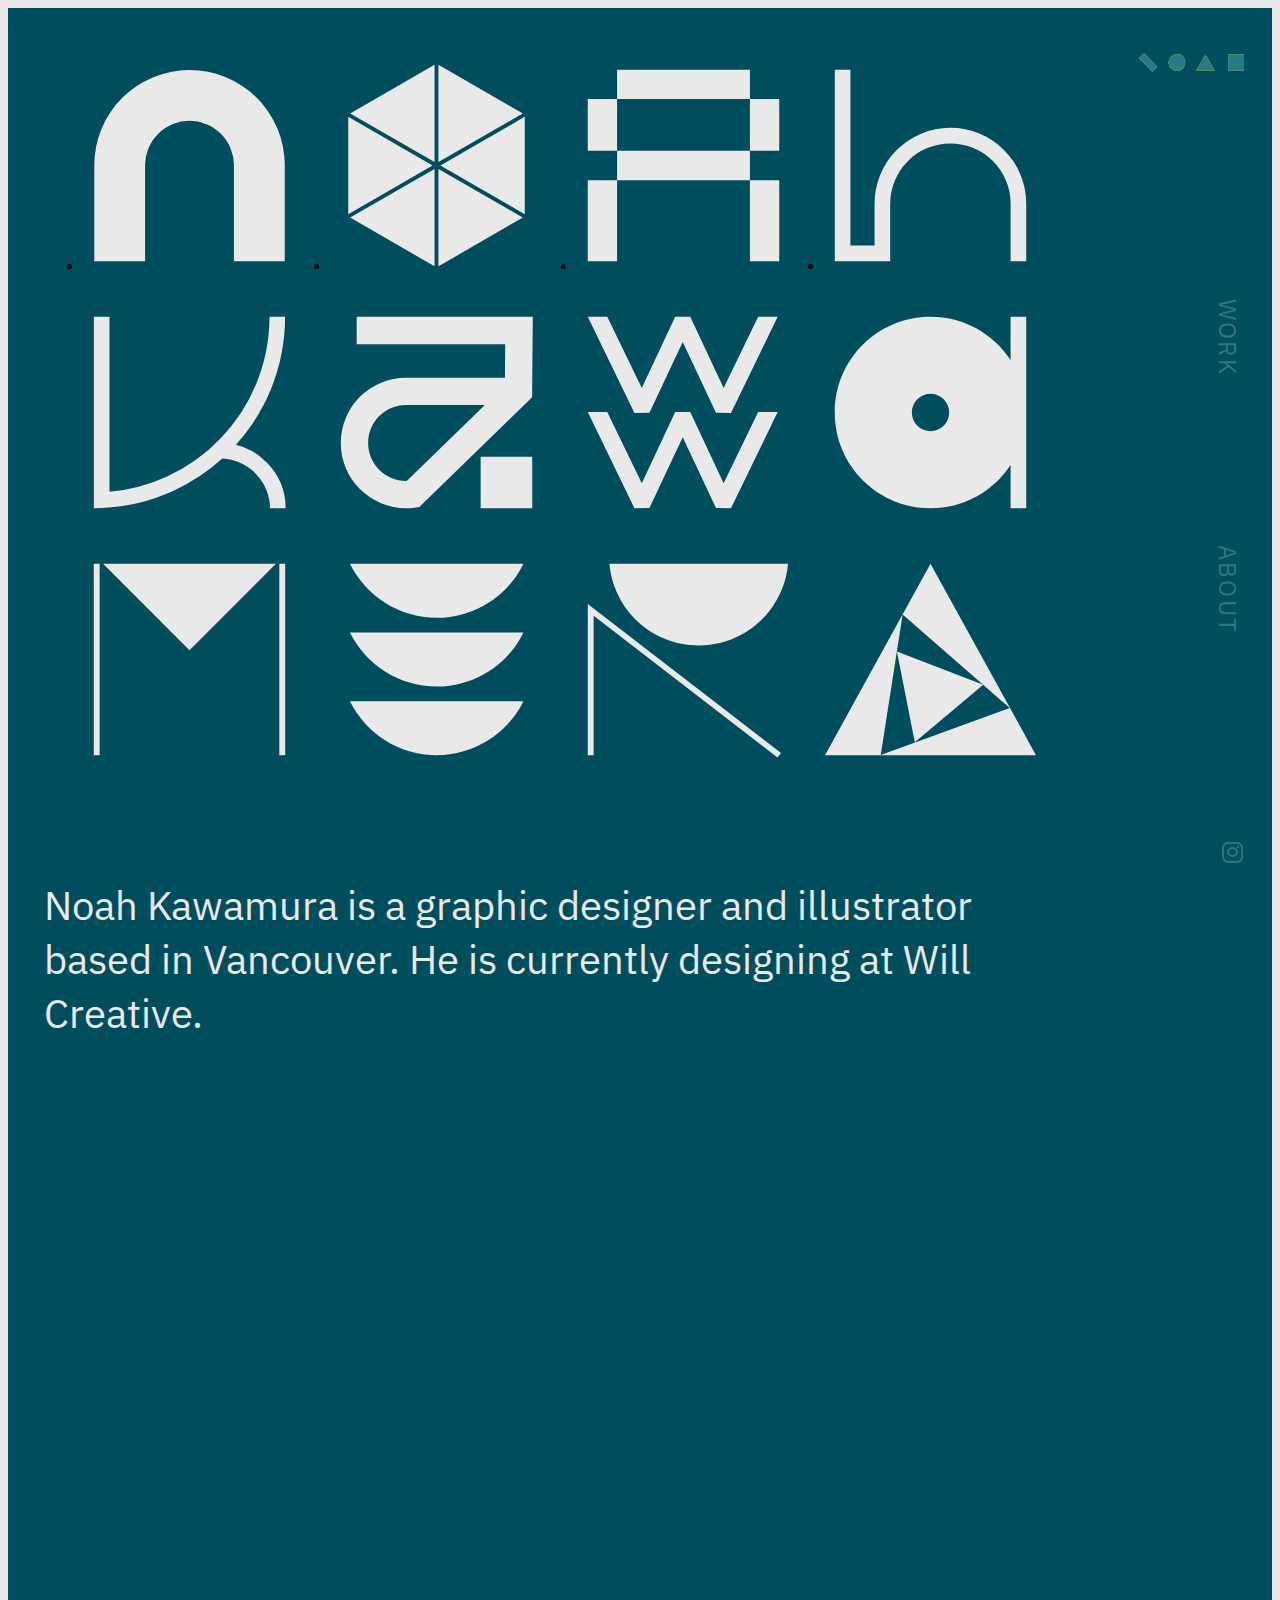
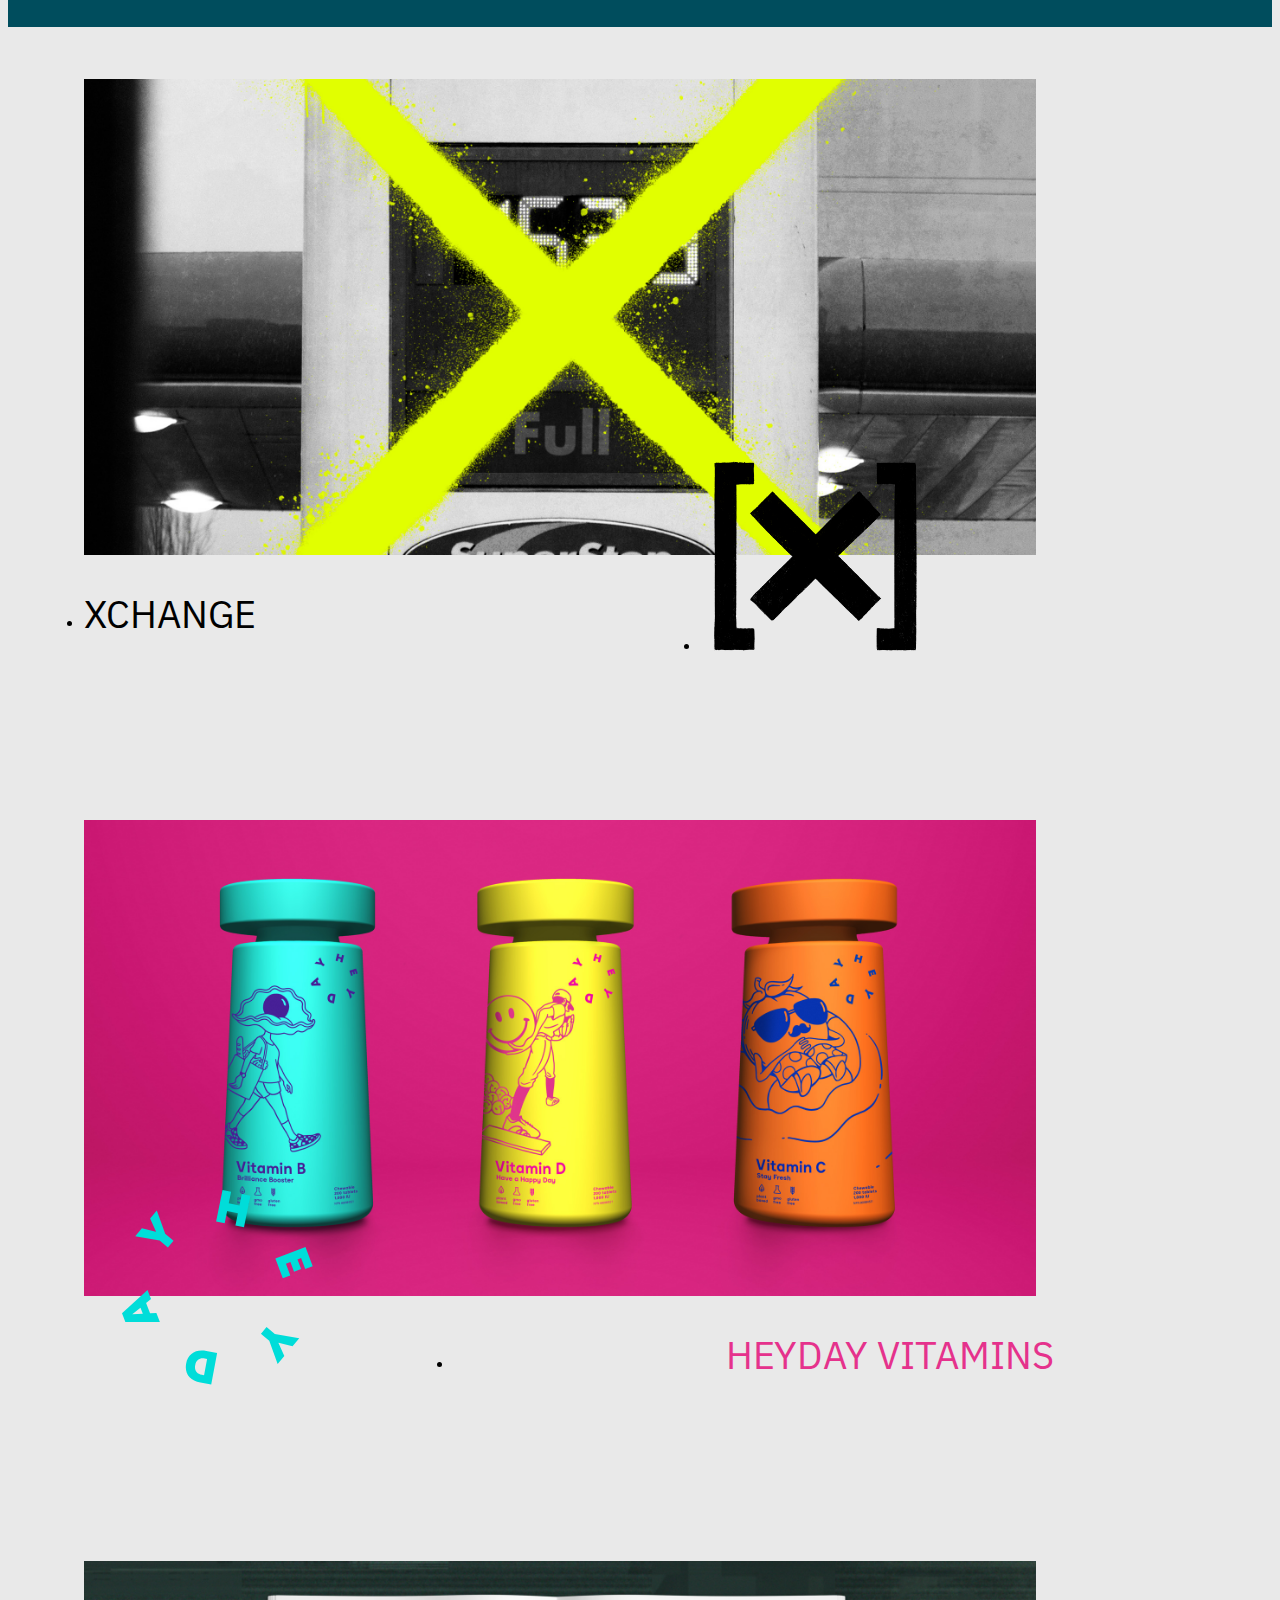
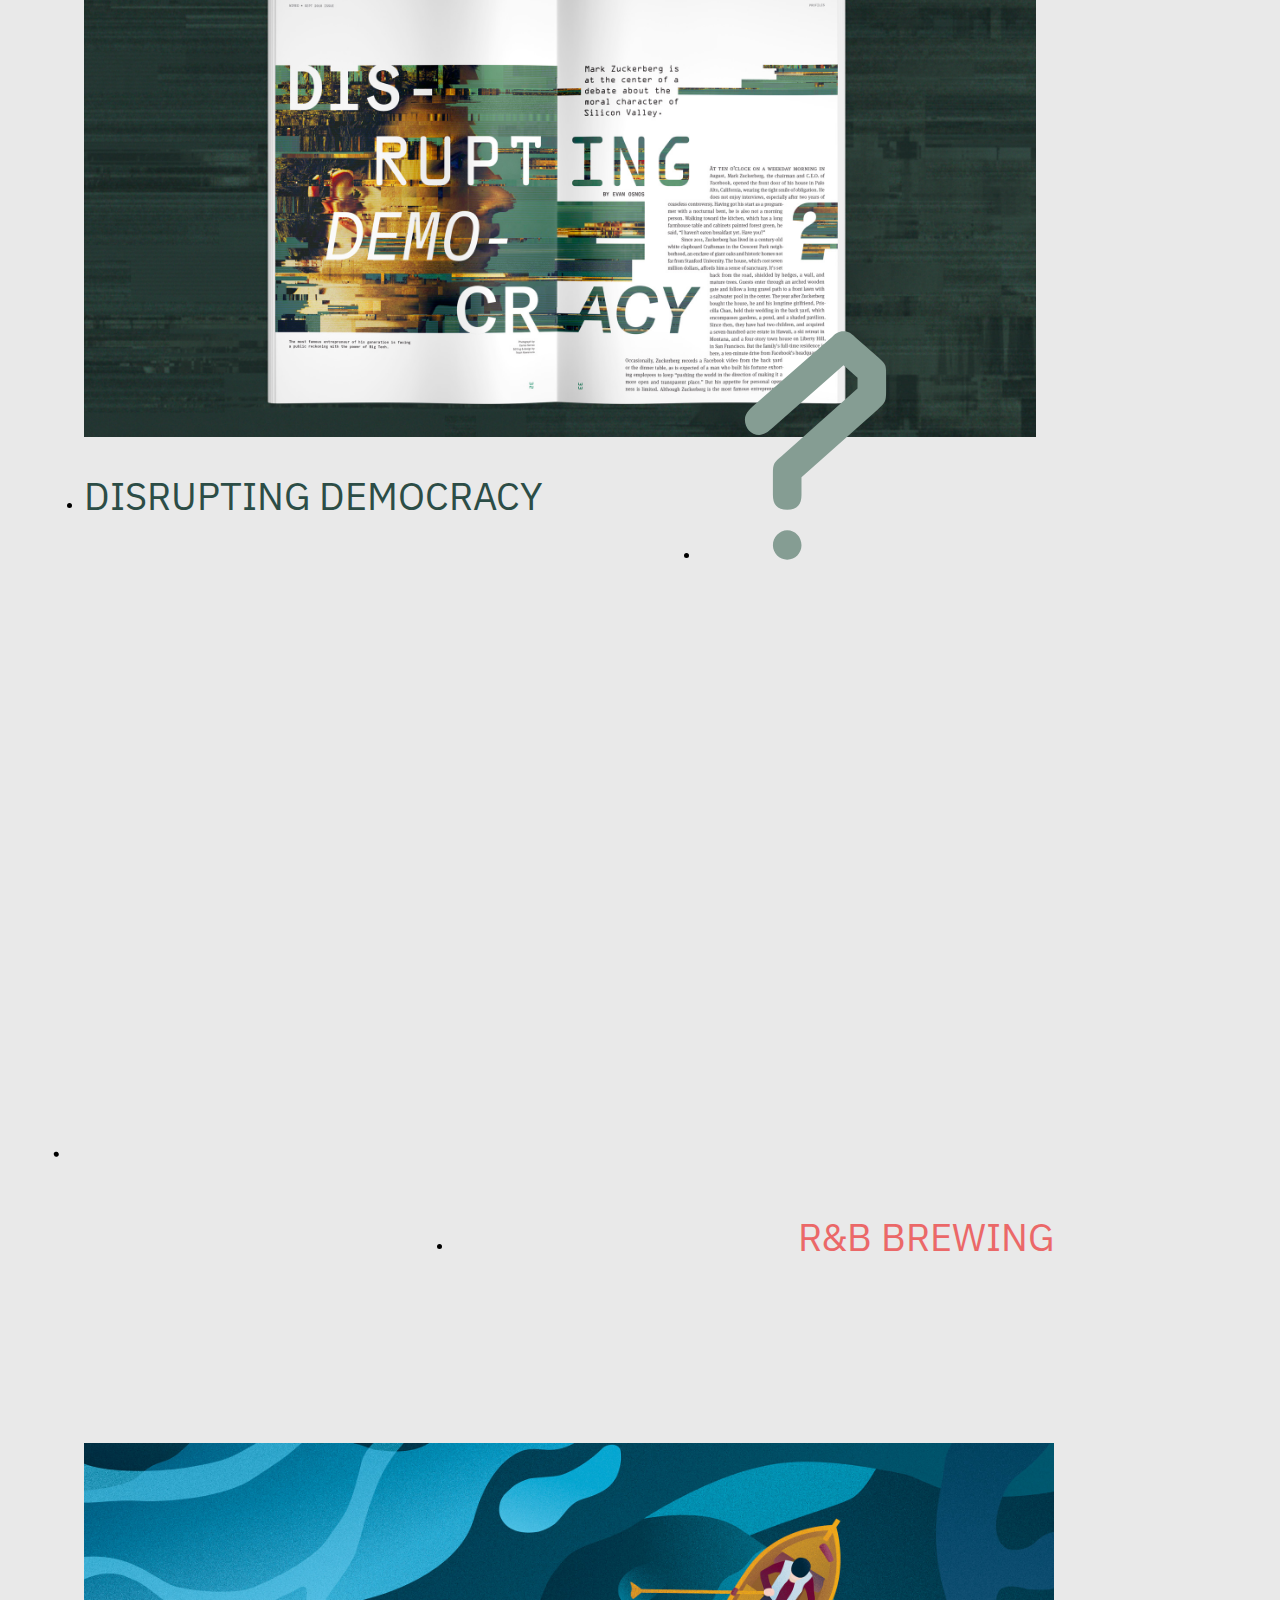
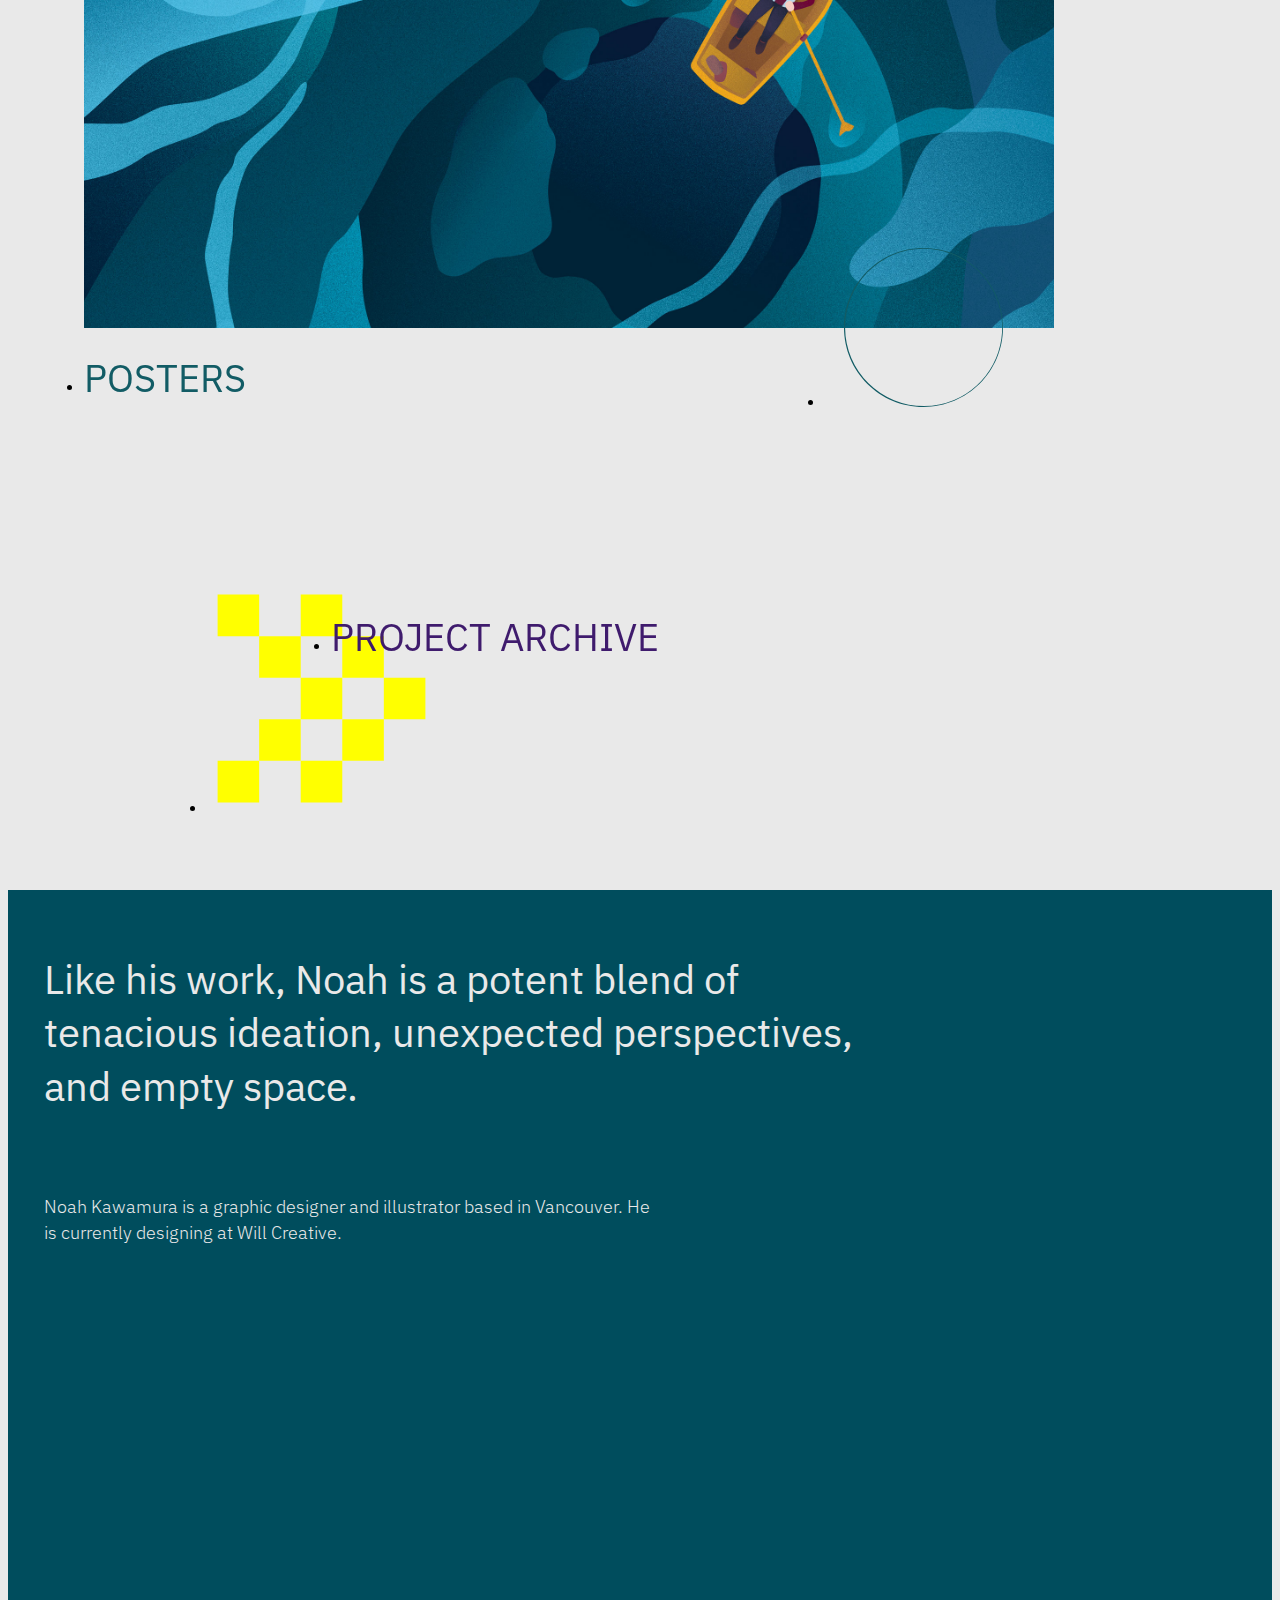
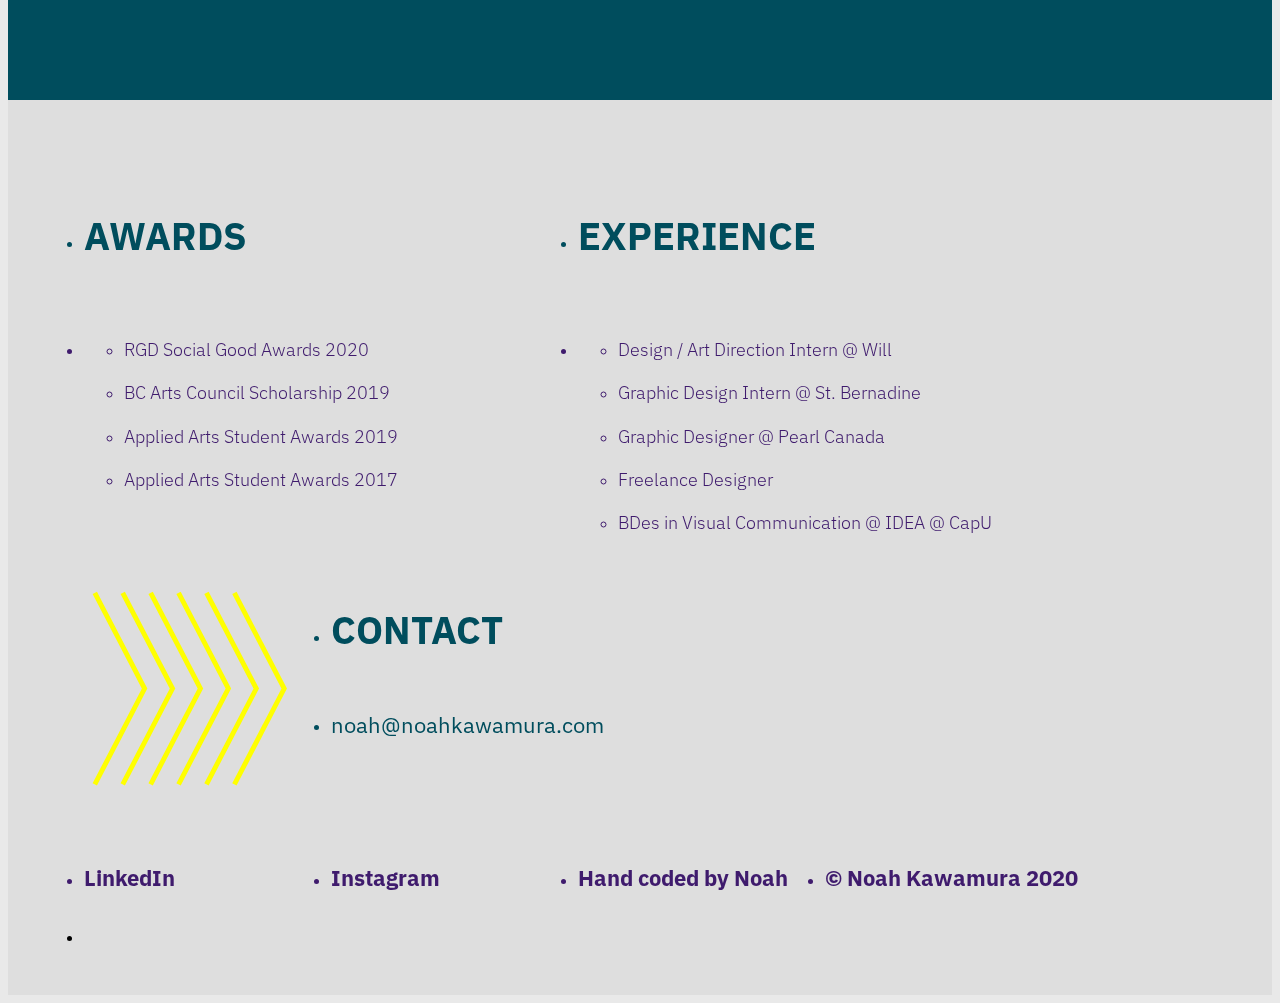
==== index.html @ 4b3d82a5 "start" ====
<!DOCTYPE html>
<html lang="en">


<head>
    <!-- Global site tag (gtag.js) - Google Analytics -->
    <script async src="https://www.googletagmanager.com/gtag/js?id=UA-150376168-1"></script>
    <script>
        window.dataLayer = window.dataLayer || [];

        function gtag() {
            dataLayer.push(arguments);
        }
        gtag('js', new Date());

        gtag('config', 'UA-150376168-1');

    </script>

    <!--meta===============================-->
    <meta charset="UTF-8">
    <title>Noah Kawamura | Design Portfolio</title>
    <meta name="viewport" content="width=device-width, initial-scale=1">

    <!--favicon==========================-->
    <link rel="shortcut icon" type="image/png" href="/favicon.png" />
    <!--styles=============================-->
    <!--css reset-->
    <link rel="stylesheet" href="https://cdnjs.cloudflare.com/ajax/libs/meyer-reset/2.0/reset.min.css">
    <!--font awesome-->
    <link rel="stylesheet" href="https://cdnjs.cloudflare.com/ajax/libs/font-awesome/5.11.2/css/all.min.css">
    <!--    stylesheet link-->
    <link rel="stylesheet" href="/styles/styles.css">
    <link rel="stylesheet" href="/styles/styles-for-js.css">


</head>


<!--==========================================-->
<!--==========================================-->



<body>

    <!--nav===================================-->

    <nav class="nav-fix">
        <section class="pad">
            <ul class="hero-grid">

                <li class="logo active-logo">
                    <a>
                        <img class="logo-height" src="assets/logo/noah-kawamura-vancouver-designer-logo-graphic-design-icon-1-yellow.svg" alt="">
                    </a>
                </li>

                <li class="logo">
                    <a href="index.html">
                        <img class="hover-logo logo-height" src="assets/logo/noah-kawamura-vancouver-designer-logo-graphic-design-icon-1.svg" alt="">
                    </a>
                </li>

                <li class="side-menu work-menu">
                    <a href="#work" class="menu-link work">Work</a>
                </li>

                <li class="side-menu about-menu">
                    <a href="#about" class="menu-link about">About</a>
                </li>
            </ul>
        </section>
    </nav>

    <!--insta================================-->

    <nav class="nav-fix">
        <section class="pad insta-section">
            <a href="https://www.instagram.com/noah.kawamura/" target="_blank" class="insta side-menu">
                <i class="fab fa-instagram"></i>
            </a>
        </section>
    </nav>


    <!--main==================================-->
    <main>
        <section class="pad hero-background">
            <ul class="hero-grid">
                <!--NOAH==========================-->
                <li class="g1">
                    <a href="javascript:void(0);" onclick="randomImage(this)" onmouseover="randomImage(this)" id="n01">
                        <div id="random-image-n01-container" class="n01-a">
                        </div>
                    </a>
                </li>

                <li class="g2">
                    <a href="javascript:void(0);" onclick="randomImage(this)" onmouseover="randomImage(this)" id="o02">
                        <div id="random-image-o02-container" class="o02-a">
                        </div>
                    </a>
                </li>

                <li class="g3">
                    <a href="javascript:void(0);" onclick="randomImage(this)" onmouseover="randomImage(this)" id="a03">
                        <div id="random-image-a03-container" class="a03-a">
                        </div>
                    </a>
                </li>

                <li class="g4">
                    <a href="javascript:void(0);" onclick="randomImage(this)" onmouseover="randomImage(this)" id="h04">
                        <div id="random-image-h04-container" class="h04-a">
                        </div>
                    </a>
                </li>




                <!--KAWA==========================-->
                <li class="g5">
                    <a href="javascript:void(0);" onclick="randomImage(this)" onmouseover="randomImage(this)" id="k05">
                        <div id="random-image-k05-container" class="k05-a">
                        </div>
                    </a>
                </li>

                <li class="g6">
                    <a href="javascript:void(0);" onclick="randomImage(this)" onmouseover="randomImage(this)" id="a06">
                        <div id="random-image-a06-container" class="a06-a">
                        </div>
                    </a>
                </li>

                <li class="g7">
                    <a href="javascript:void(0);" onclick="randomImage(this)" onmouseover="randomImage(this)" id="w07">
                        <div id="random-image-w07-container" class="w07-a">
                        </div>
                    </a>
                </li>

                <li class="g8">
                    <a href="javascript:void(0);" onclick="randomImage(this)" onmouseover="randomImage(this)" id="a08">
                        <div id="random-image-a08-container" class="a08-a">
                        </div>
                    </a>
                </li>


                <!--MURA===========================-->
                <li class="g9">
                    <a href="javascript:void(0);" onclick="randomImage(this)" onmouseover="randomImage(this)" id="m09">
                        <div id="random-image-m09-container" class="m09-a">
                        </div>
                    </a>
                </li>

                <li class="g10">
                    <a href="javascript:void(0);" onclick="randomImage(this)" onmouseover="randomImage(this)" id="u10">
                        <div id="random-image-u10-container" class="u10-a">
                        </div>
                    </a>
                </li>

                <li class="g11">
                    <a href="javascript:void(0);" onclick="randomImage(this)" onmouseover="randomImage(this)" id="r11">
                        <div id="random-image-r11-container" class="r11-a">
                        </div>
                    </a>
                </li>

                <li class="g12">
                    <a href="javascript:void(0);" onclick="randomImage(this)" onmouseover="randomImage(this)" id="a12">
                        <div id="random-image-a12-container" class="a12-a">
                        </div>
                    </a>
                </li>

            </ul>
        </section>


        <!--===============intro============-->


        <section class="pad intro-background sticky-desc">

            <div class="my-description">
                <h1>
                    Noah Kawamura is a graphic designer and illustrator based in Vancouver. He is currently designing at Will Creative.

                </h1>
            </div>

        </section>
        <!--===========portfolio==============-->
        <section>
            <div id="work">
            </div>
        </section>


        <section class="pad-var">

            <!--  I juggled HeyDay and XChange positions so that's why "gp3" and "gp11" etc. are out of order in the HTML-->


            <ul class="home-folio-grid">
                <!--heyday image-->
                <li class="gp3">
                    <a href="html/heyday.html">
                        <img src="assets/projects/heyday/noah-kawamura-packaging-graphic-design-illustration-vancouver-applied-arts-award-winner-heyday-series-vitamin.jpg" target="_blank" alt="">
                    </a>
                </li>

                <!--heyday logo-->
                <li class="gp4">
                    <a href="html/heyday.html">
                        <svg id="heyday-logo-blue" xmlns="http://www.w3.org/2000/svg" viewBox="0 0 994.22 1014.33">
                            <defs>
                                <style>
                                    .cls-1 {
                                        fill: #00ddd9;
                                    }
                                </style>
                            </defs>
                            <title>Hey-Day-logo</title>
                            <path class="cls-1" d="M712.23,56.31,678.67,220.68l-44.61-9.11,13-63.87L591,136.24l-13,63.88L533.33,191,566.89,26.64l44.61,9.1L599.33,95.39l56.11,11.45L667.62,47.2ZM920.11,472.08,881.06,486.7,842.32,383.24l157.11-58.83,37.48,100.1-39.05,14.63-21.51-57.46-18.63,7,18.91,50.5-37,13.87-18.9-50.5-23.36,8.74ZM810.48,812.86l-43.4-36.26,29.36-35.14,43,36,127.35,21.77-34.88,41.75-72.89-17.8-.46.55,30.48,68.56L854.18,934ZM377.19,931.26c9.58-51.37,49.79-76,105.16-65.72l56.29,10.51L507.87,1041l-56.3-10.5C395.73,1020,367.61,982.61,377.19,931.26Zm93.39,61.3,15.83-84.82-11.78-2.2c-25.44-4.74-45,6.23-50.32,34.51s9.05,45.57,34.49,50.32ZM168.34,616.41,189,669.83l33-1.71,18.15,47L60.24,715,42.69,669.6,175.75,548.53l18.15,47ZM139,640.1,96.13,674.89l55.18-2.83Zm128.9-385.62,43.4,36.27-29.36,35.13-43-36L111.51,268.15l34.88-41.75,72.89,17.8.46-.55-30.47-68.56,34.88-41.75Z" transform="translate(-42.69 -26.64)" />
                        </svg>
                    </a>
                </li>

                <!--HeyDay text-->
                <li class="gp10 project-name">
                    <a class="heyday-title project-title" href="html/heyday.html">
                        HeyDay Vitamins
                    </a>
                </li>

                <!--disrupting democracy image-->
                <li class="gp5">
                    <a href="html/disrupting-democracy.html">
                        <img src="assets/projects/disrupting-democracy/noah-kawamura-graphic-design-vancouver-magazine-editorial-layout-photoshop-glitch-disrupting-democracy.jpg" alt="">
                    </a>
                </li>

                <!--disrupting democracy icon-->

                <li class="gp6">
                    <a href="html/disrupting-democracy.html">
                        <img src="assets/projects/disrupting-democracy/noah-kawamura-graphic-design-vancouver-magazine-editorial-layout-glitch-disrupting-democracy-icon.svg" alt="">
                    </a>
                </li>



                <!--Disrupting text-->
                <li class="gp11 project-name">
                    <a class="disrupting-title project-title" href="html/disrupting-democracy.html">
                        Disrupting Democracy
                    </a>
                </li>

                <!--xchange image-->
                <li class="gp1">
                    <a href="/html/xchange.html">
                        <img src="assets/projects/xchange/noah-kawamura-voting-campaign-vote-advertising-graphic-design-vancouver-xchange-photography.jpg" alt="">
                    </a>
                </li>

                <!--xchange icon-->

                <li class="gp2">
                    <a href="/html/xchange.html">
                        <img src="assets/projects/xchange/noah-kawamura-voting-campaign-vote-advertising-graphic-design-vancouver-xchange-logo.png" alt="">
                    </a>
                </li>


                <!--xchange text-->

                <li class="gp9 project-name">
                    <a class="xchange-title project-title" href="html/xchange.html">
                        Xchange
                    </a>
                </li>




                <!--r&b brewing image-->

                <li class="gp12">
                    <a href="/html/r-b-brewing.html">
                        <img src="assets/projects/r-b-brewing/noah-kawamura-vancouver-packaging-beer-can-design-r&b-brewing-randb-craft-brew-ginger-lemongrass-saison-tart-strawberry-rhubarb-ipa-set.jpg" alt="">
                    </a>
                </li>

                <!--r&b brewing icon-->



                <li class="gp13">
                    <a href="/html/r-b-brewing.html">
                        <img src="assets/projects/r-b-brewing/noah-kawamura-vancouver-packaging-beer-can-design-r&b-brewing-randb-strawberry.svg" alt="">
                    </a>
                </li>



                <!--r&b brewing text-->

                <li class="gp14 project-name">
                    <a class="rbbrewing-title project-title" href="html/r-b-brewing.html">
                        r&#38;b brewing
                    </a>
                </li>


                <!--posters image-->

                <li class="gp15">
                    <a href="/html/posters.html">
                        <img src="assets/projects/posters/noah-kawamura-poster-design-deep-fear-vector-illustration.jpg" alt="">
                    </a>
                </li>

                <!--posters icon-->


                <li class="gp16">
                    <a href="/html/posters.html">
                        <img src="assets/projects/posters/noah-kawamura-poster-design-icon.svg" alt="">
                    </a>
                </li>



                <!--posters text-->

                <li class="gp17 project-name">
                    <a class="posters-title project-title" href="html/posters.html">
                        Posters
                    </a>
                </li>



                <!--project archive-->

                <li class="gp7 title-align">
                    <a href="html/work.html" class="cta">
                        Project Archive
                    </a>
                </li>


                <!--project archive mouseover-->

                <li class="gp8">
                    <a href="javascript:void(0);" onclick="randomImage(this)" onmouseover="randomImage(this)" id="see">
                        <div id="random-image-see-container" class="see-a">
                        </div>
                    </a>
                </li>



            </ul>

        </section>
    </main>


    <!--===============Footer===============-->
    <footer>
        <!--bio        -->
        <section>

            <div id="about">

            </div>


        </section>


        <section class="pad footer-1 sticky-desc">
            <div class="my-description footer-desc footer-para-light">
                <h1>
                    Like his work, Noah is a potent blend of tenacious ideation, unexpected perspectives, and empty space.</h1>
            </div>
            <div class="small-description">

                <p>
                    Noah Kawamura is a graphic designer and illustrator based in Vancouver. He is currently designing at Will Creative.
                </p>


            </div>
        </section>



        <!--                footer grid-->
        <section class="pad footer-2">
            <ul class="footer-grid">

                <li class="gf1 footer-para-title">
                    <h3>Awards</h3>
                </li>

                <li class="gf2 footer-para-dark">
                    <ul>
                        <li>
                            <a class="footer-text-link" href="https://www.rgd.ca/programs/sogood-awards#sogood-2020" target="_blank">
                                <p>RGD Social Good Awards 2020</p>
                            </a>
                        </li>

                        <li>
                            <p>BC Arts Council Scholarship 2019
                            </p>
                        </li>

                        <li>
                            <a class="footer-text-link" href="https://www.appliedartsmag.com/winners/student/heyday-w596/?year=2019" target="_blank">
                                <p>Applied Arts Student Awards 2019</p>
                            </a>
                        </li>

                        <li>
                            <a class="footer-text-link" href="https://www.appliedartsmag.com/winners/student/waters-of-japan-w806/?year=2017" target="_blank">
                                <p>Applied Arts Student Awards 2017</p>
                            </a>
                        </li>

                    </ul>

                </li>


                <li class="gf3 footer-para-title">
                    <h3>Experience</h3>
                </li>


                <li class="gf4 footer-para-dark">
                    <ul>
                        <li>
                            <p>
                                Design / Art Direction Intern <a class="footer-text-link" href="http://hiwill.ca/" target="_blank"> &#64; Will</a></p>
                        </li>

                        <li>
                            <p>Graphic Design Intern <a class="footer-text-link" href="https://www.stbernadine.com/" target="_blank">&#64; St. Bernadine </a></p>
                        </li>

                        <li>
                            <p>
                                Graphic Designer <a class="footer-text-link" href="https://www.lifewithpearl.com/" target="_blank">&#64; Pearl Canada</a></p>
                        </li>

                        <li>
                            <p>Freelance Designer </p>
                        </li>

                        <li>
                            <p>BDes in Visual Communication <a class="footer-text-link" href="https://www.ideaschoolofdesign.com/" target="_blank">@ IDEA @&nbsp;CapU </a></p>
                        </li>

                    </ul>

                </li>


                <li class="gf6 footer-para-title">
                    <h3>Contact</h3>
                </li>

                <li class="gf7">
                    <a href="javascript:void(0);" onclick="randomImage(this)" onmouseover="randomImage(this)" id="con">
                        <div id="random-image-con-container" class="con-a">
                        </div>
                    </a>
                </li>

                <li class="gf8 footer-para-title">

                    <a class="email-link" href="mailto:noah@noahkawamura.com">
                        noah@noahkawamura.com
                    </a>

                </li>



                <!--                social media-->
                <li class="gf9 footer-para-dark">
                    <a class="footer-link" href="https://www.instagram.com/noah.kawamura/" target="_blank">
                        <h6>Instagram</h6>
                    </a>
                </li>


                <li class="gf10 footer-para-dark">
                    <a class="footer-link" href="https://www.linkedin.com/in/noahkawamura/" target="_blank">
                        <h6>LinkedIn</h6>
                    </a>
                </li>

                <!--end note-->
                <li class="gf11 footer-para-dark">
                    <h6>Hand coded by Noah</h6>
                </li>

                <li class="gf12 footer-para-dark">
                    <h6>&#169; Noah Kawamura 2020</h6>
                </li>


            </ul>
        </section>
    </footer>

    <!--scripts======================-->

    <script src="https://ajax.googleapis.com/ajax/libs/jquery/3.4.1/jquery.min.js"></script>

    <script>
        $(document).ready(function() {
            // Add smooth scrolling to all links
            $("a").on('click', function(event) {

                // Make sure this.hash has a value before overriding default behavior
                if (this.hash !== "") {
                    // Prevent default anchor click behavior
                    event.preventDefault();

                    // Store hash
                    var hash = this.hash;

                    // Using jQuery's animate() method to add smooth page scroll
                    // The optional number (800) specifies the number of milliseconds it takes to scroll to the specified area
                    $('html, body').animate({
                        scrollTop: $(hash).offset().top
                    }, 1200, function() {

                        // Add hash (#) to URL when done scrolling (default click behavior)
                        window.location.hash = hash;
                    });
                } // End if
            });
        });
    </script>

    <script src="/scripts/script.js"></script>


</body>

</html>
---- styles/styles.css ----
/* Typography imported from Google Fonts*/
@import url('https://fonts.googleapis.com/css?family=IBM+Plex+Sans:300,400&display=swap');

/*

----unused
Old Turquoise: #005d70;
Grey Blue: #6db1c1;
Dark Blue: #064465;

*/

:root {

    --main-color: #004d5d;
    --lighter-main-color: #277b86;

    --highlight-color: #ffff00;
    --highlight-secondary-color: #ff4a57;

    --secondary-color: #3f1b6d;
    --neutral-color: #e9e9e9;

    --secondary-neutral-color: #dedede;

    --p-text-color: #333333;
}



html {
    box-sizing: border-box;
}

*,
*:before,
*:after {
    box-sizing: inherit;
}

body {
    font-family: "IBM Plex Sans", sans-serif;
    font-weight: 300;
    display: flex;
    /* Column or row */
    flex-direction: column;
    /* Viewport heights */
    min-height: 100%;
    max-width: 100%;
    background-color: var(--neutral-color);
}


main {
    flex: 1;
    height: 100%;
}



/* Responsive images ===============================*/
img {
    max-width: 100%;
    max-height: 100%;
}



/* Typography =====================================*/

li {
    text-decoration: none;
}

a {
    text-decoration: none;
}

::selection {
    color: var(--highlight-color);
    /*    background: var(--secondary-color);*/
}


h1 {
    font-size: 1.4rem;
    line-height: 2.1rem;
    font-weight: 400;
    color: var(--neutral-color);
}

h2 {
    font-size: 11vw;
    text-transform: uppercase;
}

h3 {
    font-size: 1.4em;
    text-transform: uppercase;
}

h4 {
    font-weight: 400;
    font-size: 1.3rem;
    color: var(--secondary-color);
}


h6 {
    font-size: 1.1rem;
    padding-top: 0.5rem;
}


p {
    font-size: 1.1rem;
    line-height: 1.6rem;
}


/* sections ==========================*/

.hero-background {
    background-color: var(--main-color);
}

.intro-background {
    background-color: var(--main-color);
    min-height: 90vh;
}


/*footers*/

#work {
    min-height: 14vw;
}

#about {
    min-height: 14vw;
}

.footer-1 {
    min-height: 50vh;
    background-color: var(--main-color);
}


.footer-2 {
    min-height: 50vh;
    background-color: var(--secondary-neutral-color);
}


/*work page*/

.work-background {
    background-color: var(--neutral-color);
    /*    width: 100%;*/
}


/* nav ==========================*/

.nav-fix {
    position: fixed;
    align-self: center;
    top: 0;
    pointer-events: none;
    z-index: 10;
}

.logo {
    pointer-events: auto;
    grid-row: 1;
    grid-column: 2/4;
    display: flex;
    justify-content: center;
}


.side-menu {
    display: flex;
    pointer-events: auto;
    font-size: 1rem;
    letter-spacing: .06rem;
}

.work-menu {
    display: flex;
    pointer-events: auto;
    grid-row: 1;
    grid-column: 1/2;
    justify-self: left;
}



.about-menu {
    grid-row: 1;
    grid-column: 4/5;
    display: flex;
    justify-self: right;
}

.hover-logo {}

.hover-logo:hover {
    opacity: 0;
}

.active-logo:hover {
    opacity: 0;
}

side text .menu-link:visited {
    color: var(--lighter-main-color);
}

.menu-link {
    font-weight: 400;
    letter-spacing: 0.14rem;
    text-transform: uppercase;
    color: var(--lighter-main-color);
}


.menu-link:hover {
    color: var(--highlight-color);
    text-decoration-line: overline;
    text-decoration-style: dotted;
}

.menu-link:active {
    color: var(--highlight-secondary-color);
}

.insta-section {
    display: none;
}

i.fab {
    font-size: 1.5rem;
    color: rgba(39, 123, 134, 1);
}

i.fab:hover {
    color: var(--highlight-color);
}

i.fab:active {
    color: var(--highlight-secondary-color);
}


.project-page-box {
    position: absolute;
    display: flex;
    align-items: flex-end;
    height: 100vh;
}

.project-page-bg {
    background-color: var(--neutral-color);
    padding: 0.25rem 0.5rem;
}

.project-page-head {
    font-size: 1.5rem;
    font-weight: 400;
    letter-spacing: 0.06rem;
    text-transform: uppercase;
}


/* footer ==========================*/

.footer-text-link {
    color: var(--secondary-color);
}

.footer-text-link:visited {
    color: var(--secondary-color);
}

.footer-text-link:hover {
    color: var(--highlight-color);
}

.footer-text-link:active {
    color: var(--highlight-secondary-color);
}

/*footer nav*/

.footer-link {
    color: var(--secondary-color);
}


.footer-link:visited {
    color: var(--secondary-color);
}


.footer-link:hover {
    color: var(--highlight-color);
    text-decoration-line: overline;
    text-decoration-style: dotted;
}

.footer-link:active {
    color: var(--highlight-secondary-color);
}

/* ===============================*/

.intro {
    font-size: 6em;
}

.small-description {
    color: var(--neutral-color);
}

.footer-para-title {
    color: var(--main-color);
    font-size: 0.9rem;
    font-weight: 400;
    line-height: 1.3rem;
}

.footer-para-light {
    color: var(--neutral-color);
}

.footer-para-dark {
    color: var(--secondary-color);
}

/*email*/
.email-link {
    font-size: 1.4rem;
    font-weight: 400;
    color: var(--main-color);

}

.email-link:visited {
    color: var(--main-color);
}

.email-link:hover {
    color: var(--highlight-color);
    text-decoration: overline;
    text-decoration-style: dotted;
}

.email-link:active {
    color: var(--highlight-color);
    text-decoration: overline;
    text-decoration-style: dotted;
}

/*Project titles*/

.project-title:visited {}

.project-title {
    font-size: 1.3rem;
    font-weight: 400;
    text-transform: uppercase;
}

.project-title:hover {
    /*    color: var(--highlight-color);*/
    text-decoration: overline;
    text-decoration-style: dotted;
}

.project-title:active {
    /*    color: var(--highlight-secondary-color);*/
    text-decoration: overline;
    text-decoration-style: dotted;
}

.heyday-title {
    color: #e5328c;
}

.japan-title {
    color: #630721;
}

.disrupting-title {
    color: #2c4d46;
}

.xchange-title {
    color: black;
}


.rbbrewing-title {
    color: rgb(235, 104, 104);
}

.posters-title {
    color: #125c65;
}


.title-align {
    align-self: center;
}


.welcome-text {
    font-weight: 400;
    color: var(--main-color);
    z-index: 1;
    pointer-events: none;
}


.cta:visited {
    color: var(--secondary-color);
    pointer-events: none;
}

.cta {
    font-size: 1.3rem;
    font-weight: 400;
    color: var(--secondary-color);
    text-transform: uppercase;
    z-index: 1;
}

.cta:hover {
    color: var(--highlight-secondary-color);
    text-decoration: overline;
    text-decoration-style: dotted;
}

.cta:active {
    color: var(--highlight-color);
    text-decoration: overline;
    text-decoration-style: dotted;
}




/* animations==========================*/

/*HeyDay*/

#heyday-logo-blue {
    -webkit-animation: rotation 9s infinite linear;
}

@-webkit-keyframes rotation {
    from {
        -webkit-transform: rotate(0deg);
    }

    to {
        -webkit-transform: rotate(359deg);
    }
}

/*Travel Japan*/


@keyframes pulse {
    from {
        transform: scale(1);
    }

    50% {
        transform: scale(0.92);
    }

    to {
        transform: scale(1);
    }
}

#japan-sun {
    animation-name: pulse;
    animation-duration: 4s;
    animation-iteration-count: infinite;
}



/*===============================================================================================*/

/* Mobile */


.pad {
    padding: 5vw;
}

.pad-var {
    padding: 0;
    background-color: var(--neutral-color);
}

.my-description {
    max-width: 100%;
}

.footer-desc {
    padding-bottom: 2.8vw;

}

.logo-height {
    height: 1rem;
}



/*    NOAH*/

.hero-grid {
    display: grid;
    grid-template-columns: repeat(4, 18.75vw);
    grid-template-rows: 1fr repeat(13, 18.75vw);
    grid-gap: 5vw;
    height: 100%;
    width: 100%;
    /*    background-color: aqua;*/
}


.g1 {
    grid-row: 3/5;
    grid-column: 1/3;
}

.g2 {
    grid-row: 3/5;
    grid-column: 3/5;
}

.g3 {
    grid-row: 5/7;
    grid-column: 1/3;
}

.g4 {
    grid-row: 5/7;
    grid-column: 3/5;
}

/*KAWA*/

.g5 {
    grid-row: 7/9;
    grid-column: 1/3;
}

.g6 {
    grid-row: 7/9;
    grid-column: 3/5;
}

.g7 {
    grid-row: 9/11;
    grid-column: 1/3;
}

.g8 {
    grid-row: 9/11;
    grid-column: 3/5;
}

/*MURA*/

.g9 {
    grid-row: 11/13;
    grid-column: 1/3;
}

.g10 {
    grid-row: 11/13;
    grid-column: 3/5;
}

.g11 {
    grid-row: 13/15;
    grid-column: 1/3;
}

.g12 {
    grid-row: 13/15;
    grid-column: 3/5;
}

/*folio===============*/

.home-folio-grid {
    display: grid;
    grid-template-columns: repeat(8, 1fr);
    grid-template-rows: repeat(39, 1fr);
    grid-gap: 0;
    width: 100%;
    height: 100%;
}


.gp1 {
    grid-row: 1/5;
    grid-column: 1/9;
}

.gp2 {
    grid-row: 4/6;
    grid-column: 6/8;
}

.gp3 {
    grid-row: 8/12;
    grid-column: 1/9;
}

.gp4 {
    grid-row: 11/13;
    grid-column: 1/3;
    padding-left: 3vw;
}

.gp5 {
    grid-row: 15/19;
    grid-column: 1/9;
}

.gp6 {
    grid-row: 18/20;
    grid-column: 6/8;
    padding-left: 6vw;
}

/*see more*/

.gp7 {
    grid-row: 38/39;
    grid-column: 4/9;
    z-index: 1;
}

.gp8 {
    grid-row: 37/40;
    grid-column: 2/5;
}

/*project titles*/

.gp9 {
    grid-row: 5;
    grid-column: 1/8;
    padding-left: 5vw;
}

.gp10 {
    grid-row: 12;
    grid-column: 3/9;
    text-align: right;
    padding-right: 5vw;
}

.gp11 {
    grid-row: 19;
    grid-column: 1/8;
    padding-left: 6vw;
    padding-right: 2vw;
}


/*rb-brewing*/
.gp12 {
    grid-row: 22/30;
    grid-column: 1/9;
}

.gp13 {
    grid-row: 25/27;
    grid-column: 1/3;
    padding-left: 7vw;
}

.gp14 {
    grid-row: 26;
    grid-column: 5/9;
}


/*posters*/
.gp15 {
    grid-row: 29/33;
    grid-column: 1/9;
}

.gp16 {
    grid-row: 32/34;
    grid-column: 6/8;
    padding: 15%;
}

.gp17 {
    grid-row: 33;
    grid-column: 1/9;
    padding-left: 5vw;
}


/*footer*/

.footer-grid {
    display: grid;
    grid-template-columns: repeat(4, 18.75vw);
    grid-template-rows: repeat(4, auto) repeat(4, 18.75vw);
    grid-gap: 5vw;
    width: 100%;
    height: 100%;
    padding-bottom: 5vw;
}

.gf1 {
    grid-row: 1/2;
    grid-column: 1/3;
}

.gf2 {
    grid-row: 2/3;
    grid-column: 1/5;
}

.gf3 {
    grid-row: 3;
    grid-column: 1/3;
}

.gf4 {
    grid-row: 4/6;
    grid-column: 1/5;
}

.gf5 {
    grid-row: 4/6;
    grid-column: 3/5;
}

.gf6 {
    grid-row: 6;
    grid-column: 1/5;
    z-index: 1;
    align-self: flex-end;
}

.gf7 {
    grid-row: 6/10;
    grid-column: 1/5;
}

.gf8 {
    grid-row: 7;
    grid-column: 1/5;

}

.gf9 {
    grid-row: 10;
    grid-column: 1/3;
}


.gf10 {
    grid-row: 10;
    grid-column: 3/4;
}

.gf11 {
    grid-row: 13;
    grid-column: 1/5;
    color: var(--main-color);
}

.gf12 {
    grid-row: 14;
    grid-column: 1/5;
    color: var(--main-color);
}


/*work page ========================================================================= */

.work-grid {
    display: grid;
    grid-template-columns: repeat(4, 22.5vw);
    grid-template-rows: 1fr repeat(12, 22.5vw);
    grid-gap: 0;
    width: 100%;
    height: 100%;
}

.w-g1 {
    grid-row: 4/6;
    grid-column: 1/5;
}


.w-g2 {
    grid-row: 6/8;
    grid-column: 1/5;
}


.w-g3 {
    grid-row: 8/10;
    grid-column: 1/5;
}


.w-g4 {
    grid-row: 10/12;
    grid-column: 1/5;
}


.w-g5 {
    grid-row: 12/14;
    grid-column: 1/5;
}

.w-g6 {
    display: none;
}

/*project pages ========================================================================= */

.project-hero {
    height: 100vh;
    z-index: -3;
    overflow: hidden;
}

.project-big-img {
    height: 100%;
    width: 100%;
    object-fit: cover;
}

.heyday-cover {
    object-position: 40% 50%;
}

.disrupting-cover {
    transform: scale(1.12);
    object-position: 30% -2rem;

}

.posters-cover {
    object-position: 78% 50%;
}


.project-head {
    font-weight: 400;
    font-size: 1.2rem;
    color: var(--main-color);
}

.problem-head {
    grid-row: 1/2;
    grid-column: 1/3;
    padding-bottom: 5vw;
    padding-top: 3vw;
}

.solution-head {
    grid-row: 3/4;
    grid-column: 1/3;
    padding-bottom: 5vw;
}

.problem-desc {
    grid-row: 2/3;
    grid-column: 1/3;
    align-self: flex-start;
    padding-right: 2.8vw;
    padding-bottom: 12vw;
    color: var(--p-text-color);
}

.solution-desc {
    grid-row: 4/5;
    grid-column: 1/3;
    align-self: flex-start;
    padding-right: 2.8vw;
    padding-bottom: 12vw;
    color: var(--p-text-color);
}

.award-div {
    padding-top: 2rem;
}

.award-info {
    font-size: 1rem;
    line-height: 1.4rem;
}



/*heyday mobile===========*/

.heyday-grid {
    display: grid;
    grid-template-columns: repeat(2, 45vw);
    grid-template-rows: auto auto auto auto repeat(25, 45vw);
    grid-gap: 0;
}

.heyday-1 {
    grid-row: 6/8;
    grid-column: 1/3;
}

.heyday-2 {
    grid-row: 8/10;
    grid-column: 1/3;
}

.heyday-3 {
    grid-row: 10/12;
    grid-column: 1/3;
}

.heyday-4 {
    grid-row: 12/14;
    grid-column: 1/3;
}

.heyday-5 {
    grid-row: 14/16;
    grid-column: 1/3;
}

.heyday-6 {
    grid-row: 16/18;
    grid-column: 1/3;
}

.heyday-7 {
    grid-row: 18/20;
    grid-column: 1/3;
}

.heyday-8 {
    grid-row: 20/22;
    grid-column: 1/3;
}


.heyday-9 {
    grid-row: 22/24;
    grid-column: 1/3;
}


.heyday-10 {
    grid-row: 24/26;
    grid-column: 1/3;
}


.heyday-11 {
    grid-row: 26/28;
    grid-column: 1/3;
    padding: 7%;
}




/*disrupting mobile===========*/

.disrupting-grid {
    display: grid;
    grid-template-columns: repeat(2, 45vw);
    grid-template-rows: auto auto auto auto repeat(12, 45vw);
    grid-gap: 0;
}

.disrupting-1 {
    grid-row: 11/18;
    grid-column: 1/3;
}

.disrupting-2 {
    grid-row: 8/10;
    grid-column: 1/3;
}

.disrupting-3 {
    grid-row: 6/7;
    grid-column: 1/3;
}

.disrupting-4 {
    grid-row: 15;
    grid-column: 1/3;
}



/*xchange mobile===========*/

.xchange-grid {
    display: grid;
    grid-template-columns: repeat(2, 45vw);
    grid-template-rows: auto auto auto auto repeat(16, 45vw);
    grid-gap: 0vw;
}


.xchange-1 {
    grid-row: 6/8;
    grid-column: 1/3;
    background-color: black;
    display: flex;
    align-content: center;
    justify-content: center;
    padding: 20%;
}


.xchange-2 {
    grid-row: 8/9;
    grid-column: 1/3;
}


.xchange-3 {
    grid-row: 9/11;
    grid-column: 1/3;
    background-color: black;
    display: flex;
    justify-content: center;
    padding: 10%;
}

.xchange-img-text {
    height: 23%;
    display: flex;
    align-self: center;
}

.xchange-4 {
    grid-row: 11/12;
    grid-column: 1/3;
}

.xchange-5 {
    grid-row: 12/13;
    grid-column: 1/3;
    background-color: black;
    display: flex;
    align-content: center;
    justify-content: center;
}

.xchange-6 {
    grid-row: 13/14;
    grid-column: 1/3;
}

.xchange-7 {
    grid-row: 14/16;
    grid-column: 1/3;
    background-color: black;
    display: flex;
    align-content: center;
    justify-content: center;
    padding: 10%;
}

.xchange-8 {
    grid-row: 16/17;
    grid-column: 1/3;
}

.xchange-9 {
    grid-row: 17/19;
    grid-column: 1/7;
    background-color: black;
    display: flex;
    align-content: center;
    justify-content: center;
    padding: 10%;
}

.xchange-10 {
    grid-row: 19/20;
    grid-column: 1/7;
}


/*r&b brewing mobile===========*/

.rbbrewing-grid {
    display: grid;
    grid-template-columns: repeat(2, 45vw);
    grid-template-rows: auto auto auto auto repeat(13, 45vw);
    grid-gap: 0vw;
}


.rbbrewing-1 {
    grid-row: 6/8;
    grid-column: 1/3;
}

.rbbrewing-2 {
    grid-row: 8/10;
    grid-column: 1/3;
}

.rbbrewing-3 {
    grid-row: 10/12;
    grid-column: 1/3;
}

.rbbrewing-4 {
    grid-row: 13/15;
    grid-column: 1/3;
}

.rbbrewing-5 {
    grid-row: 11/13;
    grid-column: 1/3;
}

.rbbrewing-6 {
    grid-row: 15/17;
    grid-column: 1/3;
}

/*posters mobile===========*/

.posters-grid {
    display: grid;
    grid-template-columns: repeat(2, 45vw);
    grid-template-rows: auto auto auto auto repeat(9, 45vw);
    grid-gap: 0vw;
}


.posters-1 {
    grid-row: 6/9;
    grid-column: 1/3;
}

.posters-2 {
    grid-row: 10/13;
    grid-column: 1/3;
}

/*more projects========================================================================= */

.more-projects:visited {
    color: var(--secondary-color);
}

.more-projects {
    color: var(--secondary-color);
    font-weight: 400;
    font-size: 1.1rem;
    line-height: 2rem;
    text-transform: uppercase;
    padding-right: 1.7rem;
}

.more-projects:hover {
    color: var(--highlight-color);
    text-decoration: overline;
    text-decoration-style: dotted;
}

.more-projects:active {
    color: var(--highlight-secondary-color);
    text-decoration: overline;
    text-decoration-style: dotted;
}

.current-project {
    text-decoration: overline;
    text-decoration-style: dotted;
}


/*===========================================================================================

/* Desktop */

@media (min-width: 768px) {

    .pad {
        padding: 2.8vw;
    }

    .pad-var {
        padding: 2.8vw;
    }


    .hero-background {
        height: 50%;
    }

    .hero-grid {
        display: grid;
        grid-template-columns: repeat(4, 16.5vw) 1fr 8.25vw;
        grid-template-rows: repeat(3, 16.5vw);
        grid-gap: 2.8vw;
        width: 100%;

    }



    /*    nav*/
    .nav-fix {
        right: 0;
        width: 100%;
    }

    .side-menu {
        display: flex;
        justify-content: flex-end;
        align-items: flex-start;
        font-size: 1.5rem;
    }

    .menu-link {
        transform-origin: top right;
    }

    .work-menu {
        grid-row: 2;
        grid-column: 6;
        justify-self: right;
    }


    .about-menu {
        grid-row: 3;
        grid-column: 6;
        align-self: flex-start;
        justify-self: right;
    }

    .work {
        transform: rotate(90deg) translate(4.8rem, 0);
    }

    .about {
        transform: rotate(90deg) translate(5.5rem, 0);
    }



    .logo {
        grid-row: 1;
        grid-column: 6;
        align-items: flex-start;
    }

    .logo-height {
        height: 1.3rem;
    }


    .insta-section {
        min-height: 100vh;
        display: flex;
        justify-content: flex-end;
    }

    .insta {
        display: flex;
        align-self: flex-end;
    }

    .more-projects {
        line-height: 40rem;
    }


    /*    intro*/

    .sticky-desc {
        position: sticky;
        top: 0;
        z-index: -3;
    }

    /*    project pages*/




    /*    NOAH*/

    .g1 {
        grid-row: 1;
        grid-column: 1;
    }

    .g2 {
        grid-row: 1;
        grid-column: 2;
    }

    .g3 {
        grid-row: 1;
        grid-column: 3;
    }

    .g4 {
        grid-row: 1;
        grid-column: 4;
    }

    /*    KAWA*/

    .g5 {
        grid-row: 2;
        grid-column: 1;
        display: grid;
    }

    .g6 {
        grid-row: 2;
        grid-column: 2;
        display: grid;
    }

    .g7 {
        grid-row: 2;
        grid-column: 3;
        display: grid;
    }

    .g8 {
        grid-row: 2;
        grid-column: 4;
        display: grid;
    }

    /*    MURA*/

    .g9 {
        grid-row: 3;
        grid-column: 1;
        display: grid;
    }

    .g10 {
        grid-row: 3;
        grid-column: 2;
        display: grid;
    }

    .g11 {
        grid-row: 3;
        grid-column: 3;
        display: grid;
    }

    .g12 {
        grid-row: 3;
        grid-column: 4;
        display: grid;
    }


    .my-description {
        max-width: 74vw;
    }

    .small-description {
        max-width: 52%;
        line-height: 4.5vw;
    }

    /*    Type styles*/

    h1 {
        font-size: 3.1vw;
        line-height: 4.2vw;

    }

    h2 {
        font-size: 9vw;
        text-transform: uppercase;
    }

    h3 {
        font-size: 3vw;
        text-transform: uppercase;
    }

    h4 {
        font-size: 2rem;
    }


    h6 {
        font-size: 1.7vw;
        padding-top: 0.5rem;
    }


    p {
        font-size: 1.1rem;
        line-height: 1.6rem;
    }

    li {}

    .project-title {
        font-size: 3vw;
    }

    .cta {
        font-size: 3vw;
    }



    /* portfolio images */


    .home-folio-grid {
        display: grid;
        grid-template-columns: repeat(8, 8.25vw) 1fr 8.25vw;
        grid-template-rows: repeat(32, 8.25vw);
        grid-gap: 1.4vw;
        padding-bottom: 2vw;
    }


    .gp1 {
        grid-row: 1/5;
        grid-column: 1/9;
        overflow: hidden;
    }

    .gp2 {
        grid-row: 4/6;
        grid-column: 6/8;
        height: 90%;
        align-self: center;
        padding-left: 0.7rem;
        padding-bottom: 1rem;
        font-size-adjust: auto;
    }

    .gp3 {
        grid-row: 7/11;
        grid-column: 1/9;
        overflow: hidden;
    }

    .gp4 {
        grid-row: 10/12;
        grid-column: 1/3;
        overflow: hidden;
        height: 100%;
    }


    .gp5 {
        grid-row: 13/17;
        grid-column: 1/9;
        overflow: hidden;
    }

    .gp6 {
        grid-row: 16/18;
        grid-column: 6/9;
        padding-left: 0rem;
        padding-top: 0rem;
        align-self: flex-start;
        height: 100%;

    }

    .gp7 {
        grid-row: 31/32;
        grid-column: 3/7;
        z-index: 1;
    }

    .gp8 {
        grid-row: 31/33;
        grid-column: 2/4;
    }

    /*    portfolio project names*/

    .project-name {
        padding-top: 1rem;
    }

    .gp9 {
        grid-row: 5/6;
        grid-column: 1/5;
        padding-left: 0;
    }

    .gp10 {
        grid-row: 11/12;
        grid-column: 4/9;
        text-align: right;
        padding-right: 0;
    }

    .gp11 {
        grid-row: 17/18;
        grid-column: 1/7;
        padding-left: 0;
    }

    .gp12 {
        grid-row: 19/23;
        grid-column: 1/9;
        overflow: hidden;
    }

    .gp13 {
        grid-row: 22/24;
        grid-column: 1/3;
        align-self: center;
        padding-left: 1rem;
        padding-right: 5rem;
        padding-top: 2.2rem;
        transform: rotate(-15deg);
        height: 100%;
    }

    .gp14 {
        grid-row: 23/24;
        grid-column: 4/9;
        text-align: right;
        padding-left: 0;
    }

    .gp15 {
        grid-row: 25/31;
        grid-column: 1/9;
        overflow: hidden;
    }

    .gp16 {
        grid-row: 28/30;
        grid-column: 7/9;
        padding-right: 3.2rem;
        padding-left: 1.2rem;
        padding-top: 2.2rem;
        height: 100%;
    }

    .gp17 {
        grid-row: 29/30;
        grid-column: 1/6;
        text-align: left;
        padding-left: 0;
    }


    /*    footer*/

    #work {
        min-height: 0;
        height: 0;
    }


    #about {
        min-height: 0;
        height: 0;
    }

    .footer-1 {
        min-height: 90vh;
    }

    .footer-desc {
        max-width: 64vw;
        padding-bottom: 2.8vw;
    }



    .footer-grid {
        display: grid;
        grid-template-columns: repeat(4, 16.5vw) 1fr 8.25vw;
        grid-template-rows: repeat(6, 7.5vw);
        grid-gap: 2.8vw;
        padding-top: 2.8vw;
        padding-bottom: 0;

    }

    .gf1 {
        grid-row: 1/2;
        grid-column: 1/3;
    }

    .gf2 {
        grid-row: 2/4;
        grid-column: 1/3;
    }

    .gf3 {
        grid-row: 1/2;
        grid-column: 3/5;
    }

    .gf4 {
        grid-row: 2/4;
        grid-column: 3/5;
    }

    .gf5 {
        grid-row: 2/4;
        grid-column: 4/5;
    }

    .gf6 {
        grid-row: 4/5;
        grid-column: 2/4;
        align-self: flex-end;
    }

    .gf7 {
        grid-row: 4/7;
        grid-column: 1/2;
    }

    .gf8 {
        grid-row: 5/6;
        grid-column: 2/4;
    }

    .gf9 {
        grid-row: 6/7;
        grid-column: 2/4;
        align-self: flex-end;
    }

    .gf10 {
        grid-row: 6/7;
        grid-column: 1/3;
        align-self: flex-end;
    }

    .gf11 {
        grid-row: 6/6;
        grid-column: 3/5;
        align-self: flex-end;
        color: var(--secondary-color);
    }

    .gf12 {
        grid-row: 6/6;
        grid-column: 4/7;
        align-self: flex-end;
        color: var(--secondary-color);
    }


    /*    work grid ===================================================================*/


    .work-grid {
        display: grid;
        grid-template-columns: repeat(4, 18vw) 1fr 9vw;
        grid-template-rows: repeat(3, 18vw);
        grid-gap: 0;
        width: 100%;
    }

    .work-img {
        height: 100%;
        width: 100%;
        object-fit: cover;
    }

    .heyday-cover {
        object-position: 50% 50%;
    }

    .disrupting-cover {
        transform: scale(1);
        object-position: 50% 50%;
    }

    .posters-cover {
        object-position: 50% 50%;
    }

    .w-g1 {
        grid-row: 1/2;
        grid-column: 1/3;
    }

    .w-g2 {
        grid-row: 1/2;
        grid-column: 3/5;
    }

    .w-g3 {
        grid-row: 2/3;
        grid-column: 1/3;
    }

    .w-g4 {
        grid-row: 2/3;
        grid-column: 3/5;
    }

    .w-g5 {
        grid-row: 3/4;
        grid-column: 1/3;
    }

    .w-g6 {
        grid-row: 3/4;
        grid-column: 3/5;
        display: block;
        background-color: var(--secondary-neutral-color);
    }

    .blank {
        height: 100%;
        width: 100%;
    }


    /*   project grid ========= */

    /* PROJECT TEMPLATE
    {   display: grid;
        grid-template-columns: repeat(6, 12.4vw) 1fr 8.25vw;
        grid-template-rows: 1fr 3fr repeat(11, 12.4vw);
        grid-gap: 0vw;
        width: 100%;}
*/

    .project-page-name {
        grid-row: 1/2;
        grid-column: 1/2;
    }

    .problem-head {
        grid-row: 1/2;
        grid-column: 1/3;
        padding-bottom: 1rem;
        padding-top: 0rem;
    }

    .solution-head {
        grid-row: 1/2;
        grid-column: 4/6;
        padding-bottom: 1rem;
    }

    .problem-desc {
        grid-row: 2/3;
        grid-column: 1/4;
        align-self: flex-start;
        padding-right: 2.8vw;
    }

    .solution-desc {
        grid-row: 2/3;
        grid-column: 4/7;
        align-self: flex-start;
        padding-right: 2.8vw;
    }


    .award-div {
        padding-top: 2rem;
    }

    .award-info {
        font-size: 1rem;
        line-height: 1.4rem;
    }

    /*   heyday project page ======= */

    .heyday-grid {
        display: grid;
        grid-template-columns: repeat(6, 12.4vw) 1fr 8.25vw;
        grid-template-rows: auto auto repeat(22, 12.4vw);
        grid-gap: 0vw;
        width: 100%;
    }


    .heyday-1 {
        grid-row: 3/6;
        grid-column: 1/4;
    }

    .heyday-2 {
        grid-row: 6/9;
        grid-column: 1/4;
    }


    .heyday-3 {
        grid-row: 6/9;
        grid-column: 4/7;
    }

    .heyday-4 {
        grid-row: 9/12;
        grid-column: 4/7;
    }

    .heyday-5 {
        grid-row: 12/15;
        grid-column: 1/4;
    }

    .heyday-6 {
        grid-row: 12/15;
        grid-column: 4/7;
    }

    .heyday-7 {
        grid-row: 15/18;
        grid-column: 1/4;
    }


    .heyday-8 {
        grid-row: 15/18;
        grid-column: 4/7;
    }

    .heyday-9 {
        grid-row: 18/21;
        grid-column: 1/4;
    }


    .heyday-10 {
        grid-row: 21/24;
        grid-column: 4/7;
    }

    .heyday-11 {
        grid-row: 18/21;
        grid-column: 4/7;
        padding: 13%;
    }



    /*   disrupting democracy page images ======= */

    .disrupting-grid {
        display: grid;
        grid-template-columns: repeat(6, 12.4vw) 1fr 8.25vw;
        grid-template-rows: auto auto repeat(13, 12.4vw);
        grid-gap: 0vw;
        width: 100%;
    }

    .disrupting-1 {
        grid-row: 3/8;
        grid-column: 1/4;
    }

    .disrupting-2 {
        grid-row: 8/11;
        grid-column: 4/7;
    }

    .disrupting-3 {
        grid-row: 12/15;
        grid-column: 1/7;
    }

    .disrupting-4 {
        grid-row: 11/13;
        grid-column: 1/3;
        padding-left: 6%;
        padding-right: 24%;
        padding-top: 12%;
        padding-bottom: 12%;
    }


    /*   XChange page images ======= */

    .xchange-grid {
        display: grid;
        grid-template-columns: repeat(6, 12.4vw) 1fr 8.25vw;
        grid-template-rows: auto auto repeat(32, 12.4vw);
        grid-gap: 0vw;
        width: 100%;
    }


    .xchange-1 {
        grid-row: 3/7;
        grid-column: 1/7;
        background-color: black;
        display: flex;
        align-content: center;
        justify-content: center;
        padding: 12%;
    }


    .xchange-2 {
        grid-row: 7/10;
        grid-column: 1/7;
    }


    .xchange-3 {
        grid-row: 10/13;
        grid-column: 1/7;
        background-color: black;
        display: flex;
        justify-content: center;
    }

    .xchange-img-text {
        height: 23%;
        display: flex;
        align-self: center;
    }

    .xchange-4 {
        grid-row: 13/16;
        grid-column: 1/7;
    }

    .xchange-5 {
        grid-row: 16/19;
        grid-column: 1/7;
        background-color: black;
        display: flex;
        align-content: center;
        justify-content: center;
    }

    .xchange-6 {
        grid-row: 19/22;
        grid-column: 1/7;
    }

    .xchange-7 {
        grid-row: 22/25;
        grid-column: 1/7;
        background-color: black;
        display: flex;
        align-content: center;
        justify-content: center;
    }

    .xchange-8 {
        grid-row: 25/28;
        grid-column: 1/7;
    }

    .xchange-9 {
        grid-row: 28/31;
        grid-column: 1/7;
        background-color: black;
        display: flex;
        align-content: center;
        justify-content: center;
    }

    .xchange-10 {
        grid-row: 31/34;
        grid-column: 1/7;
    }


    /*   R&B brewing page images ======= */

    .rbbrewing-grid {
        display: grid;
        grid-template-columns: repeat(6, 12.4vw) 1fr 8.25vw;
        grid-template-rows: auto auto repeat(16, 12.4vw);
        grid-gap: 0vw;
        width: 100%;
    }

    .rbbrewing-1 {
        grid-row: 3/6;
        grid-column: 1/4;
    }

    .rbbrewing-2 {
        grid-row: 3/6;
        grid-column: 4/7;
    }

    .rbbrewing-3 {
        grid-row: 6/9;
        grid-column: 1/7;
    }

    .rbbrewing-4 {
        grid-row: 9/12;
        grid-column: 1/4;
    }

    .rbbrewing-5 {
        grid-row: 9/12;
        grid-column: 4/7;
    }

    .rbbrewing-6 {
        grid-row: 12/18;
        grid-column: 1/7;
    }

    /*   posters page images======= */

    .posters-grid {
        display: grid;
        grid-template-columns: repeat(6, 12.4vw) 1fr 8.25vw;
        grid-template-rows: auto auto repeat(14, 12.4vw);
        grid-gap: 0vw;
        width: 100%;
    }

    .posters-1 {
        grid-row: 3/10;
        grid-column: 1/5;
    }

    .posters-2 {
        grid-row: 10/17;
        grid-column: 3/7;
    }

    .fear-hate-border {
        border: solid 2px var(--secondary-neutral-color);
    }


    /*   project links ======= */

    .project-links {
        max-width: 74vw;
    }

    .more-projects {
        font-size: 1.4rem;
        line-height: 4vw;
    }


}


/* Wide Desktop */
@media (min-width: 154.75vh) {


    .pad {
        padding: 4.75vh;
    }

    .pad-var {
        padding: 4.75vh;
    }

    /*hero*/
    .hero-grid {
        display: grid;
        grid-template-columns: repeat(4, 27vh) 1fr 13.5vh;
        grid-template-rows: repeat(3, 27vh);
        grid-gap: 4.75vh;
    }

    .my-description {
        max-width: 122.25vh;
    }

    /*    footer*/

    .footer-desc {
        max-width: 117.5vh;
    }

    .footer-grid {
        display: grid;
        grid-template-columns: repeat(4, 27vh) 1fr 13.5vh;
        grid-template-rows: repeat(6, 11.125vh);
        grid-gap: 4.75vh;
    }



    /*    Type styles*/

    h1 {
        font-size: 3.1vw;
    }

    h6 {
        font-size: 1.6vw;
    }

    p {
        font-size: 1.5vw;
        line-height: 2.4vw;
    }

    /*email*/
    .email-link {
        font-size: 3.1vw;

    }



    /*    work grid 
    ========================*/
    .work-grid {
        display: grid;
        grid-template-columns: repeat(4, 30vh) 1fr 15vh;
        grid-template-rows: repeat(3, 30vh);
        grid-gap: 0;
    }




}
---- styles/styles-for-js.css ----
/* Styles for js ===============================*/
/*containers*/

#random-image-n01-container,
#random-image-o02-container,
#random-image-a03-container,
#random-image-h04-container,
#random-image-k05-container,
#random-image-a06-container,
#random-image-w07-container,
#random-image-a08-container,
#random-image-m09-container,
#random-image-u10-container,
#random-image-r11-container,
#random-image-a12-container,
#random-image-gen-container,
#random-image-exe-container,
#random-image-see-container,
#random-image-con-container,
#gen,
#distil,
#exe,
#see,
#con {
    height: 100%;
    width: 100%;
    background-size: contain;
    background-repeat: no-repeat;
    margin: 0 auto;
    text-align: center;
}

/* N */
.n01-a {
    background-image: url(../assets/main-letters/01-n/noah-kawamura-vancouver-graphic-designer-logo-design-icon-n01-a.svg);
}

.n01-b {
    background-image: url(../assets/main-letters/01-n/noah-kawamura-vancouver-graphic-designer-logo-design-icon-n01-b.svg);
}

.n01-c {
    background-image: url(../assets/main-letters/01-n/noah-kawamura-vancouver-graphic-designer-logo-design-icon-n01-c.svg);
}

.n01-d {
    background-image: url(../assets/main-letters/01-n/noah-kawamura-vancouver-graphic-designer-logo-design-icon-n01-d.svg);
}

.n01-e {
    background-image: url(../assets/main-letters/01-n/noah-kawamura-vancouver-graphic-designer-logo-design-icon-n01-e.svg);
}

.n01-f {
    background-image: url(../assets/main-letters/01-n/noah-kawamura-vancouver-graphic-designer-logo-design-icon-n01-f.svg);
}

/* O */
.o02-a {
    background-image: url(../assets/main-letters/02-o/noah-kawamura-vancouver-graphic-designer-logo-design-icon-o02-a.svg);
}

.o02-b {
    background-image: url(../assets/main-letters/02-o/noah-kawamura-vancouver-graphic-designer-logo-design-icon-o02-b.svg);
}

.o02-c {
    background-image: url(../assets/main-letters/02-o/noah-kawamura-vancouver-graphic-designer-logo-design-icon-o02-c.svg);
}

.o02-d {
    background-image: url(../assets/main-letters/02-o/noah-kawamura-vancouver-graphic-designer-logo-design-icon-o02-d.svg);
}

.o02-e {
    background-image: url(../assets/main-letters/02-o/noah-kawamura-vancouver-graphic-designer-logo-design-icon-o02-e.svg);
}

.o02-f {
    background-image: url(../assets/main-letters/02-o/noah-kawamura-vancouver-graphic-designer-logo-design-icon-o02-f.svg);
}

.o02-g {
    background-image: url(../assets/main-letters/02-o/noah-kawamura-vancouver-graphic-designer-logo-design-icon-o02-g.svg);
}

.o02-h {
    background-image: url(../assets/main-letters/02-o/noah-kawamura-vancouver-graphic-designer-logo-design-icon-o02-h.svg);
}

/* A */
.a03-a {
    background-image: url(../assets/main-letters/03-a/noah-kawamura-vancouver-graphic-designer-logo-design-icon-a03-a.svg);
}

.a03-b {
    background-image: url(../assets/main-letters/03-a/noah-kawamura-vancouver-graphic-designer-logo-design-icon-a03-b.svg);
}

.a03-c {
    background-image: url(../assets/main-letters/03-a/noah-kawamura-vancouver-graphic-designer-logo-design-icon-a03-c.svg);
}

.a03-d {
    background-image: url(../assets/main-letters/03-a/noah-kawamura-vancouver-graphic-designer-logo-design-icon-a03-d.svg);
}

.a03-e {
    background-image: url(../assets/main-letters/03-a/noah-kawamura-vancouver-graphic-designer-logo-design-icon-a03-e.svg);
}

/* H */
.h04-a {
    background-image: url(../assets/main-letters/04-h/noah-kawamura-vancouver-graphic-designer-logo-design-icon-h04-a.svg);
}

.h04-b {
    background-image: url(../assets/main-letters/04-h/noah-kawamura-vancouver-graphic-designer-logo-design-icon-h04-b.svg);
}

.h04-c {
    background-image: url(../assets/main-letters/04-h/noah-kawamura-vancouver-graphic-designer-logo-design-icon-h04-c.svg);
}

.h04-d {
    background-image: url(../assets/main-letters/04-h/noah-kawamura-vancouver-graphic-designer-logo-design-icon-h04-d.svg);
}

.h04-e {
    background-image: url(../assets/main-letters/04-h/noah-kawamura-vancouver-graphic-designer-logo-design-icon-h04-e.svg);
}

.h04-f {
    background-image: url(../assets/main-letters/04-h/noah-kawamura-vancouver-graphic-designer-logo-design-icon-h04-f.svg);
}

.h04-g {
    background-image: url(../assets/main-letters/04-h/noah-kawamura-vancouver-graphic-designer-logo-design-icon-h04-g.svg);
}

/* K */
.k05-a {
    background-image: url(../assets/main-letters/05-k/noah-kawamura-vancouver-graphic-designer-logo-design-icon-k05-a.svg);
}

.k05-b {
    background-image: url(../assets/main-letters/05-k/noah-kawamura-vancouver-graphic-designer-logo-design-icon-k05-b.svg);
}

.k05-c {
    background-image: url(../assets/main-letters/05-k/noah-kawamura-vancouver-graphic-designer-logo-design-icon-k05-c.svg);
}

.k05-d {
    background-image: url(../assets/main-letters/05-k/noah-kawamura-vancouver-graphic-designer-logo-design-icon-k05-d.svg);
}

.k05-e {
    background-image: url(../assets/main-letters/05-k/noah-kawamura-vancouver-graphic-designer-logo-design-icon-k05-e.svg);
}

.k05-f {
    background-image: url(../assets/main-letters/05-k/noah-kawamura-vancouver-graphic-designer-logo-design-icon-k05-f.svg);
}

.k05-g {
    background-image: url(../assets/main-letters/05-k/noah-kawamura-vancouver-graphic-designer-logo-design-icon-k05-g.svg);
}

.k05-h {
    background-image: url(../assets/main-letters/05-k/noah-kawamura-vancouver-graphic-designer-logo-design-icon-k05-h.svg);
}

/* A */
.a06-a {
    background-image: url(../assets/main-letters/06-a/noah-kawamura-vancouver-graphic-designer-logo-design-icon-a06-a.svg);
}

.a06-b {
    background-image: url(../assets/main-letters/06-a/noah-kawamura-vancouver-graphic-designer-logo-design-icon-a06-b.svg);
}

.a06-c {
    background-image: url(../assets/main-letters/06-a/noah-kawamura-vancouver-graphic-designer-logo-design-icon-a06-c.svg);
}

.a06-d {
    background-image: url(../assets/main-letters/06-a/noah-kawamura-vancouver-graphic-designer-logo-design-icon-a06-d.svg);
}

.a06-e {
    background-image: url(../assets/main-letters/06-a/noah-kawamura-vancouver-graphic-designer-logo-design-icon-a06-e.svg);
}

.a06-f {
    background-image: url(../assets/main-letters/06-a/noah-kawamura-vancouver-graphic-designer-logo-design-icon-a06-f.svg);
}

/* W */
.w07-a {
    background-image: url(../assets/main-letters/07-w/noah-kawamura-vancouver-graphic-designer-logo-design-icon-07w-a.svg);
}

.w07-b {
    background-image: url(../assets/main-letters/07-w/noah-kawamura-vancouver-graphic-designer-logo-design-icon-07w-b.svg);
}

.w07-c {
    background-image: url(../assets/main-letters/07-w/noah-kawamura-vancouver-graphic-designer-logo-design-icon-07w-c.svg);
}

.w07-d {
    background-image: url(../assets/main-letters/07-w/noah-kawamura-vancouver-graphic-designer-logo-design-icon-07w-d.svg);
}

.w07-e {
    background-image: url(../assets/main-letters/07-w/noah-kawamura-vancouver-graphic-designer-logo-design-icon-07w-e.svg);
}

.w07-f {
    background-image: url(../assets/main-letters/07-w/noah-kawamura-vancouver-graphic-designer-logo-design-icon-07w-f.svg);
}

.w07-g {
    background-image: url(../assets/main-letters/07-w/noah-kawamura-vancouver-graphic-designer-logo-design-icon-07w-g.svg);
}

/* A */
.a08-a {
    background-image: url(../assets/main-letters/08-a/noah-kawamura-vancouver-graphic-designer-logo-design-icon-08a-a.svg);
}

.a08-b {
    background-image: url(../assets/main-letters/08-a/noah-kawamura-vancouver-graphic-designer-logo-design-icon-08a-b.svg);
}

.a08-c {
    background-image: url(../assets/main-letters/08-a/noah-kawamura-vancouver-graphic-designer-logo-design-icon-08a-c.svg);
}

.a08-d {
    background-image: url(../assets/main-letters/08-a/noah-kawamura-vancouver-graphic-designer-logo-design-icon-08a-d.svg);
}

.a08-e {
    background-image: url(../assets/main-letters/08-a/noah-kawamura-vancouver-graphic-designer-logo-design-icon-08a-e.svg);
}

/* M */
.m09-a {
    background-image: url(../assets/main-letters/09-m/noah-kawamura-vancouver-graphic-designer-logo-design-icon-09m-a.svg);
}

.m09-b {
    background-image: url(../assets/main-letters/09-m/noah-kawamura-vancouver-graphic-designer-logo-design-icon-09m-b.svg);
}

.m09-c {
    background-image: url(../assets/main-letters/09-m/noah-kawamura-vancouver-graphic-designer-logo-design-icon-09m-c.svg);
}

.m09-d {
    background-image: url(../assets/main-letters/09-m/noah-kawamura-vancouver-graphic-designer-logo-design-icon-09m-d.svg);
}

.m09-e {
    background-image: url(../assets/main-letters/09-m/noah-kawamura-vancouver-graphic-designer-logo-design-icon-09m-e.svg);
}

.m09-f {
    background-image: url(../assets/main-letters/09-m/noah-kawamura-vancouver-graphic-designer-logo-design-icon-09m-f.svg);
}

.m09-g {
    background-image: url(../assets/main-letters/09-m/noah-kawamura-vancouver-graphic-designer-logo-design-icon-09m-g.svg);
}

.m09-h {
    background-image: url(../assets/main-letters/09-m/noah-kawamura-vancouver-graphic-designer-logo-design-icon-09m-h.svg);
}

/*U*/
.u10-a {
    background-image: url(../assets/main-letters/10-u/noah-kawamura-vancouver-graphic-designer-logo-design-icon-10u-a.svg);
}

.u10-b {
    background-image: url(../assets/main-letters/10-u/noah-kawamura-vancouver-graphic-designer-logo-design-icon-10u-b.svg);
}

.u10-c {
    background-image: url(../assets/main-letters/10-u/noah-kawamura-vancouver-graphic-designer-logo-design-icon-10u-c.svg);
}

.u10-d {
    background-image: url(../assets/main-letters/10-u/noah-kawamura-vancouver-graphic-designer-logo-design-icon-10u-d.svg);
}

.u10-e {
    background-image: url(../assets/main-letters/10-u/noah-kawamura-vancouver-graphic-designer-logo-design-icon-10u-e.svg);
}

.u10-f {
    background-image: url(../assets/main-letters/10-u/noah-kawamura-vancouver-graphic-designer-logo-design-icon-10u-f.svg);
}

.u10-g {
    background-image: url(../assets/main-letters/10-u/noah-kawamura-vancouver-graphic-designer-logo-design-icon-10u-g.svg);
}

.u10-h {
    background-image: url(../assets/main-letters/10-u/noah-kawamura-vancouver-graphic-designer-logo-design-icon-10u-h.svg);
}

/*R*/
.r11-a {
    background-image: url(../assets/main-letters/11-r/noah-kawamura-vancouver-graphic-designer-logo-design-icon-11r-a.svg)
}

.r11-b {
    background-image: url(../assets/main-letters/11-r/noah-kawamura-vancouver-graphic-designer-logo-design-icon-11r-b.svg)
}

.r11-c {
    background-image: url(../assets/main-letters/11-r/noah-kawamura-vancouver-graphic-designer-logo-design-icon-11r-c.svg)
}

.r11-d {
    background-image: url(../assets/main-letters/11-r/noah-kawamura-vancouver-graphic-designer-logo-design-icon-11r-d.svg)
}

.r11-e {
    background-image: url(../assets/main-letters/11-r/noah-kawamura-vancouver-graphic-designer-logo-design-icon-11r-e.svg)
}

.r11-f {
    background-image: url(../assets/main-letters/11-r/noah-kawamura-vancouver-graphic-designer-logo-design-icon-11r-f.svg)
}

.r11-g {
    background-image: url(../assets/main-letters/11-r/noah-kawamura-vancouver-graphic-designer-logo-design-icon-11r-g.svg)
}

/*A*/
.a12-a {
    background-image: url(../assets/main-letters/12-a/noah-kawamura-vancouver-graphic-designer-logo-design-icon-12a-a.svg)
}

.a12-b {
    background-image: url(../assets/main-letters/12-a/noah-kawamura-vancouver-graphic-designer-logo-design-icon-12a-b.svg)
}

.a12-c {
    background-image: url(../assets/main-letters/12-a/noah-kawamura-vancouver-graphic-designer-logo-design-icon-12a-c.svg)
}

.a12-d {
    background-image: url(../assets/main-letters/12-a/noah-kawamura-vancouver-graphic-designer-logo-design-icon-12a-d.svg)
}

.a12-e {
    background-image: url(../assets/main-letters/12-a/noah-kawamura-vancouver-graphic-designer-logo-design-icon-12a-e.svg)
}

/*===============================*/

/*Generation*/
.gen-a {
    background-image: url(../assets/more-shapes/generation/noah-kawamura-vancouver-graphic-designer-logo-design-icon-generation-01-a.svg)
}

.gen-b {
    background-image: url(../assets/more-shapes/generation/noah-kawamura-vancouver-graphic-designer-logo-design-icon-generation-01-b.svg)
}

.gen-c {
    background-image: url(../assets/more-shapes/generation/noah-kawamura-vancouver-graphic-designer-logo-design-icon-generation-01-c.svg)
}

.gen-d {
    background-image: url(../assets/more-shapes/generation/noah-kawamura-vancouver-graphic-designer-logo-design-icon-generation-01-d.svg)
}

.gen-e {
    background-image: url(../assets/more-shapes/generation/noah-kawamura-vancouver-graphic-designer-logo-design-icon-generation-01-e.svg)
}

.gen-f {
    background-image: url(../assets/more-shapes/generation/noah-kawamura-vancouver-graphic-designer-logo-design-icon-generation-01-f.svg)
}


/* distillation*/
#distil {
    background-image: url(../assets/more-shapes/distillation/noah-kawamura-vancouver-graphic-designer-logo-design-icon-distillation-a.svg)
}

#distil:hover {
    background-image: url(../assets/more-shapes/distillation/noah-kawamura-vancouver-graphic-designer-logo-design-icon-distillation-x.svg)
}

#distil:active {
    background-image: url(../assets/more-shapes/distillation/noah-kawamura-vancouver-graphic-designer-logo-design-icon-distillation-x.svg)
}

/* execution*/

.exe-a {
    background-image: url(../assets/more-shapes/execution/noah-kawamura-vancouver-graphic-designer-logo-design-icon-execution-a.svg)
}

.exe-b {
    background-image: url(../assets/more-shapes/execution/noah-kawamura-vancouver-graphic-designer-logo-design-icon-execution-b.svg)
}

.exe-c {
    background-image: url(../assets/more-shapes/execution/noah-kawamura-vancouver-graphic-designer-logo-design-icon-execution-c.svg)
}

.exe-d {
    background-image: url(../assets/more-shapes/execution/noah-kawamura-vancouver-graphic-designer-logo-design-icon-execution-d.svg)
}

.exe-e {
    background-image: url(../assets/more-shapes/execution/noah-kawamura-vancouver-graphic-designer-logo-design-icon-execution-e.svg)
}

.exe-f {
    background-image: url(../assets/more-shapes/execution/noah-kawamura-vancouver-graphic-designer-logo-design-icon-execution-f.svg)
}

.exe-g {
    background-image: url(../assets/more-shapes/execution/noah-kawamura-vancouver-graphic-designer-logo-design-icon-execution-g.svg)
}

/* see more projects arrow*/

.see-a {
    background-image: url(../assets/more-shapes/see-more-projects-arrow/noah-kawamura-vancouver-graphic-designer-logo-design-icon-arrow-01-a.svg)
}

.see-b {
    background-image: url(../assets/more-shapes/see-more-projects-arrow/noah-kawamura-vancouver-graphic-designer-logo-design-icon-arrow-01-b.svg)
}

.see-c {
    background-image: url(../assets/more-shapes/see-more-projects-arrow/noah-kawamura-vancouver-graphic-designer-logo-design-icon-arrow-01-c.svg)
}

.see-d {
    background-image: url(../assets/more-shapes/see-more-projects-arrow/noah-kawamura-vancouver-graphic-designer-logo-design-icon-arrow-01-d.svg)
}

.see-e {
    background-image: url(../assets/more-shapes/see-more-projects-arrow/noah-kawamura-vancouver-graphic-designer-logo-design-icon-arrow-01-e.svg)
}

/* contact arrow*/

.con-a {
    background-image: url(../assets/more-shapes/contact-arrow/noah-kawamura-vancouver-graphic-designer-logo-design-icon-arrow-02-a.svg)
}

.con-b {
    background-image: url(../assets/more-shapes/contact-arrow/noah-kawamura-vancouver-graphic-designer-logo-design-icon-arrow-02-b.svg)
}

.con-c {
    background-image: url(../assets/more-shapes/contact-arrow/noah-kawamura-vancouver-graphic-designer-logo-design-icon-arrow-02-c.svg)
}

.con-d {
    background-image: url(../assets/more-shapes/contact-arrow/noah-kawamura-vancouver-graphic-designer-logo-design-icon-arrow-02-d.svg)
}

.con-e {
    background-image: url(../assets/more-shapes/contact-arrow/noah-kawamura-vancouver-graphic-designer-logo-design-icon-arrow-02-e.svg)
}
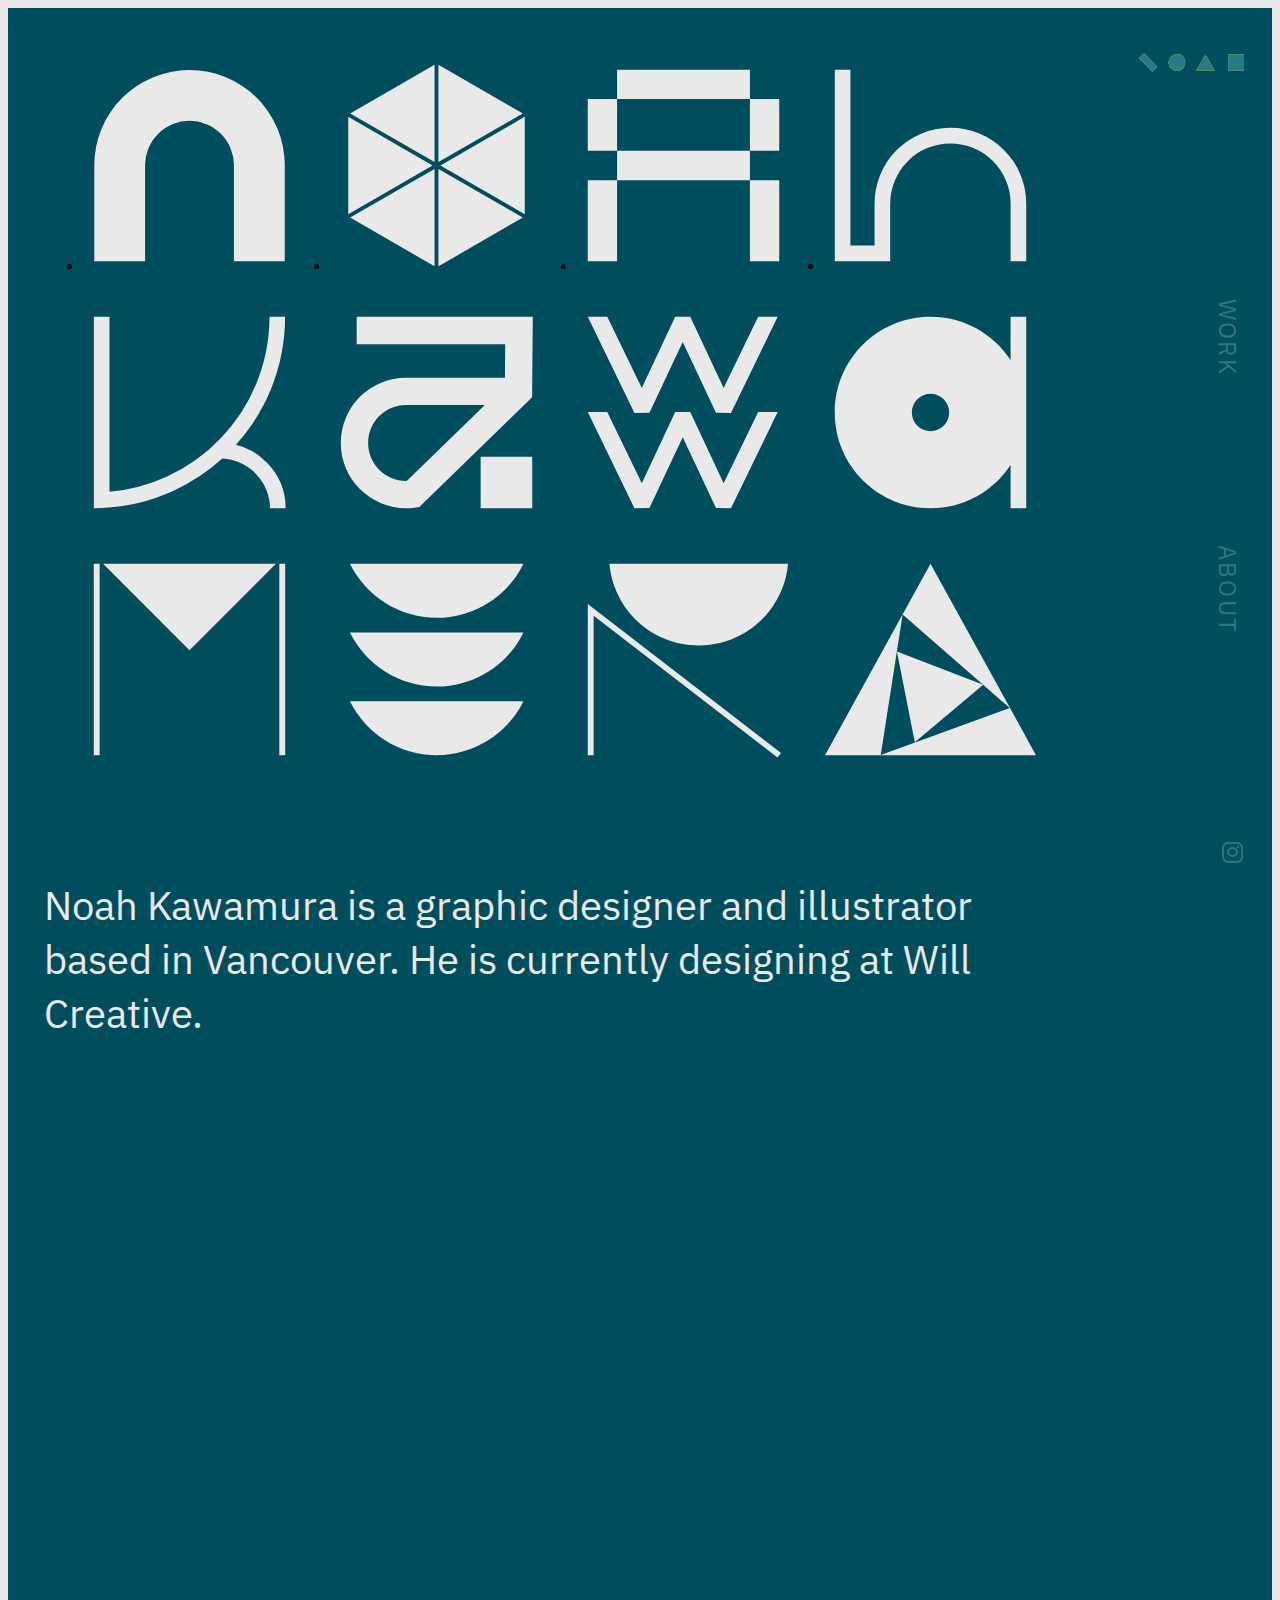
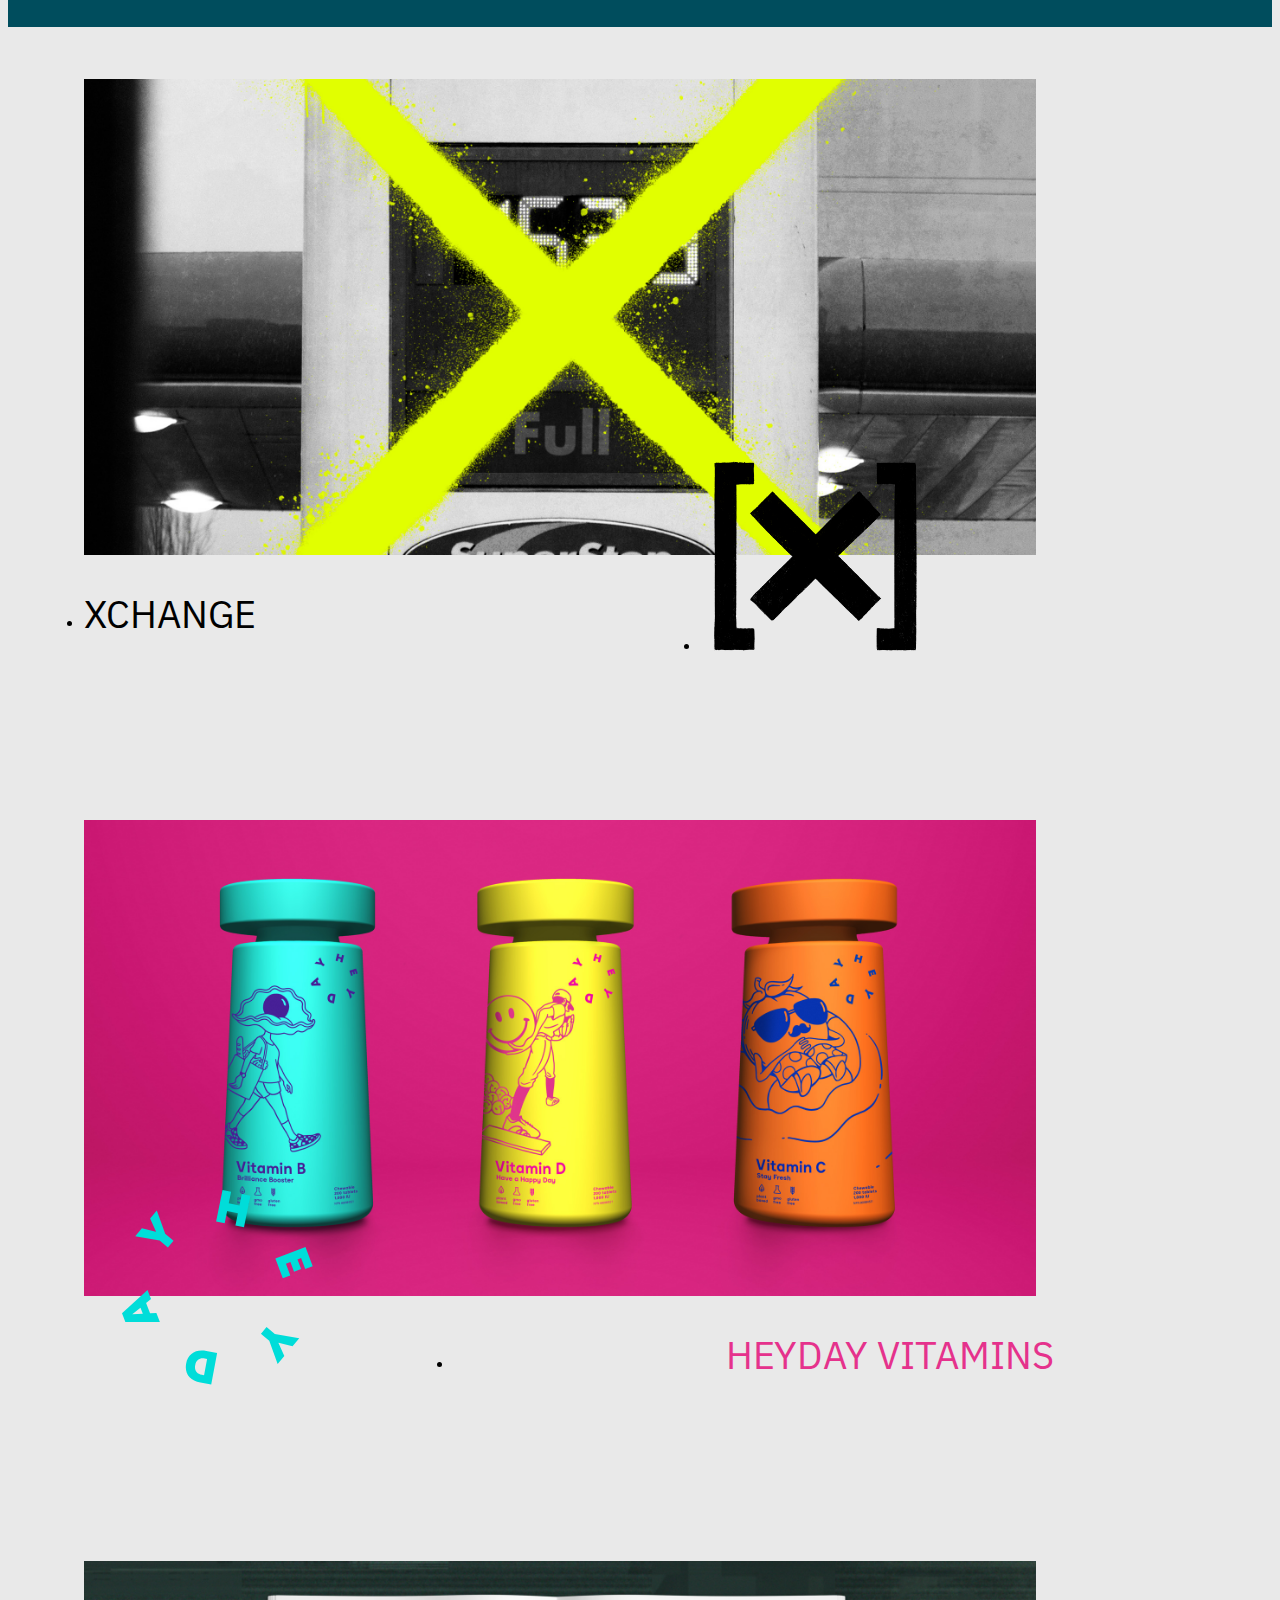
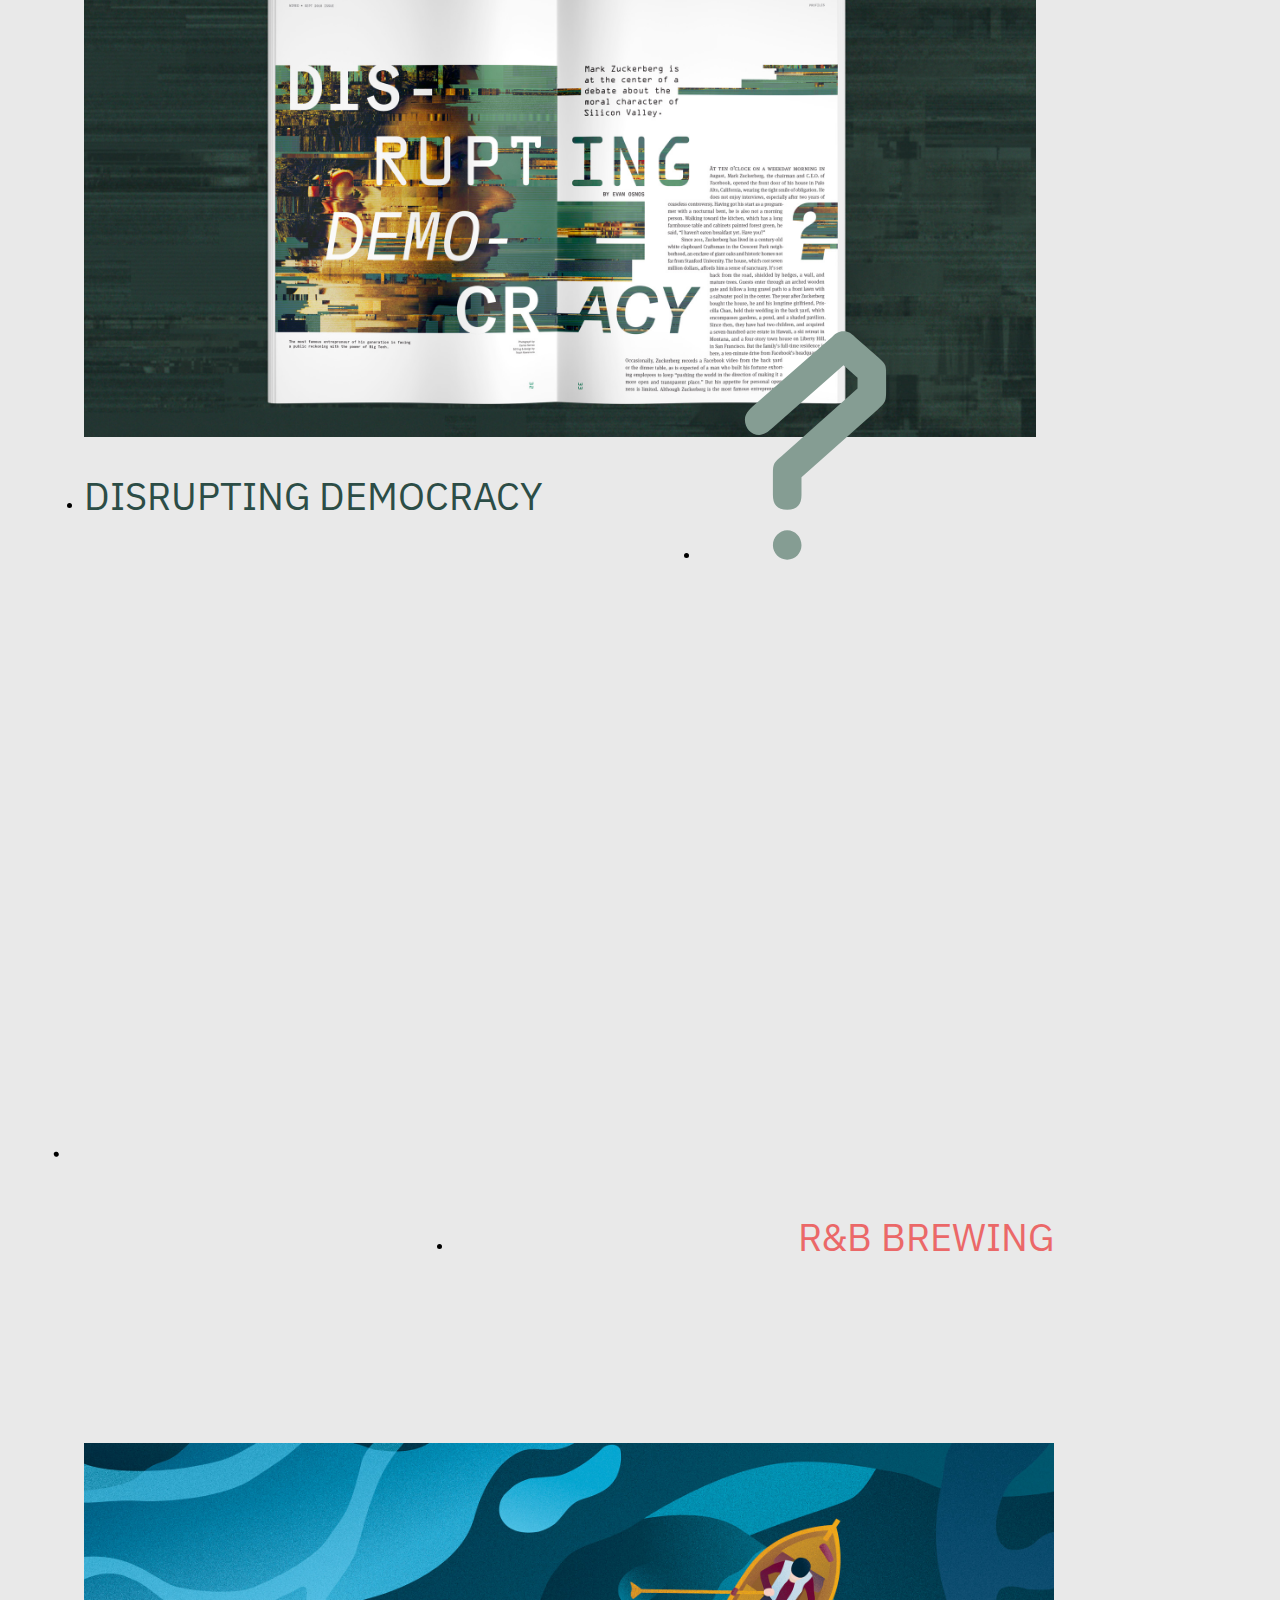
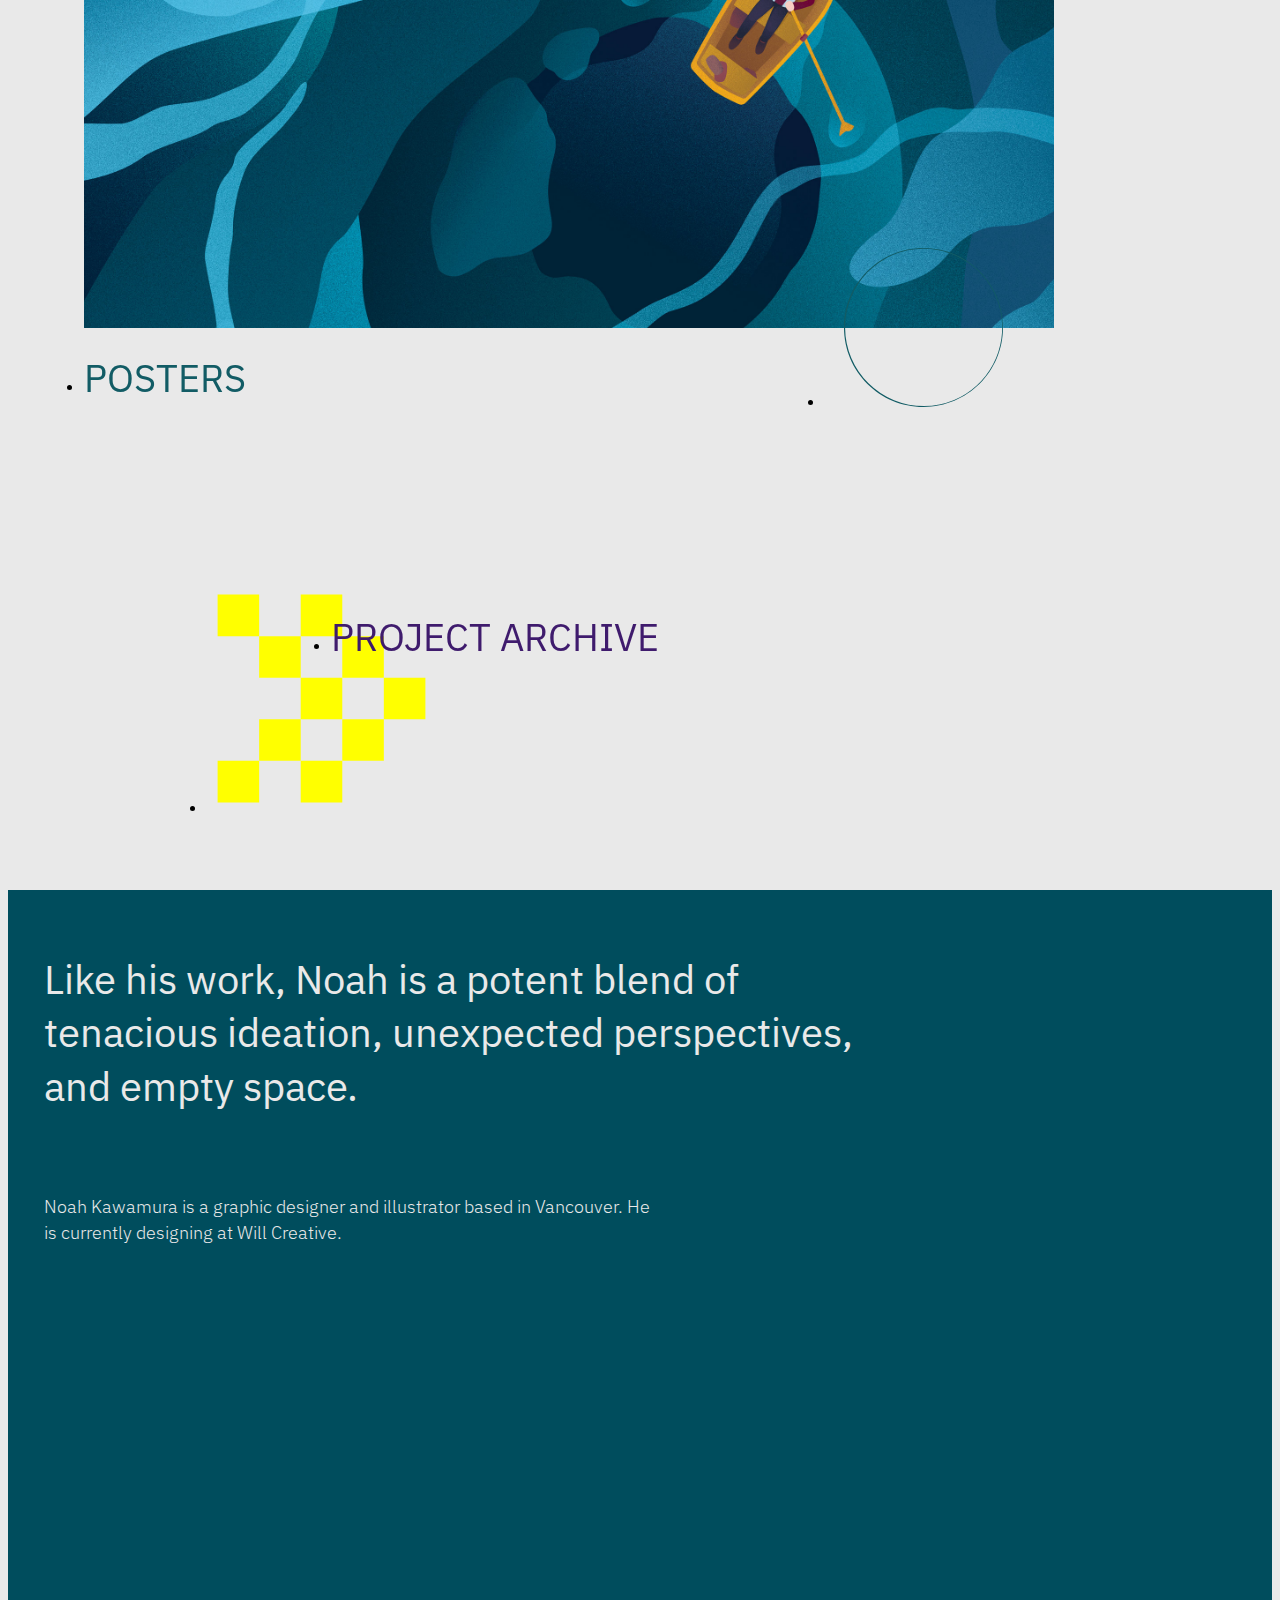
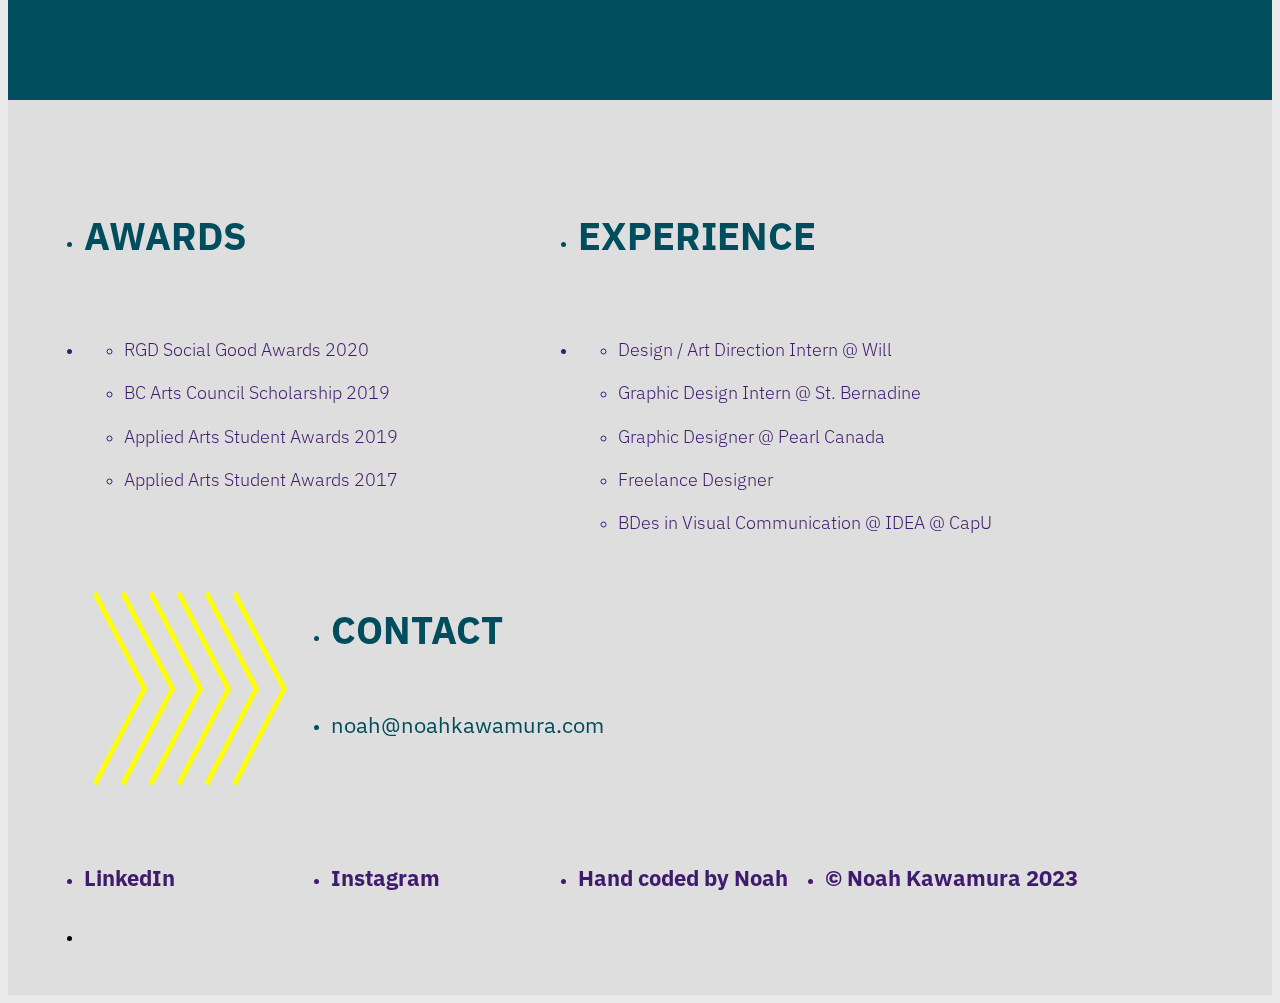
==== commit 82e73b47: "Update index.html" ====
--- a/index.html
+++ b/index.html
@@ -225,6 +225,7 @@
                                     .cls-1 {
                                         fill: #00ddd9;
                                     }
+
                                 </style>
                             </defs>
                             <title>Hey-Day-logo</title>
@@ -518,7 +519,7 @@
                 </li>
 
                 <li class="gf12 footer-para-dark">
-                    <h6>&#169; Noah Kawamura 2020</h6>
+                    <h6>&#169; Noah Kawamura 2023</h6>
                 </li>
 
 
@@ -555,6 +556,7 @@
                 } // End if
             });
         });
+
     </script>
 
     <script src="/scripts/script.js"></script>
